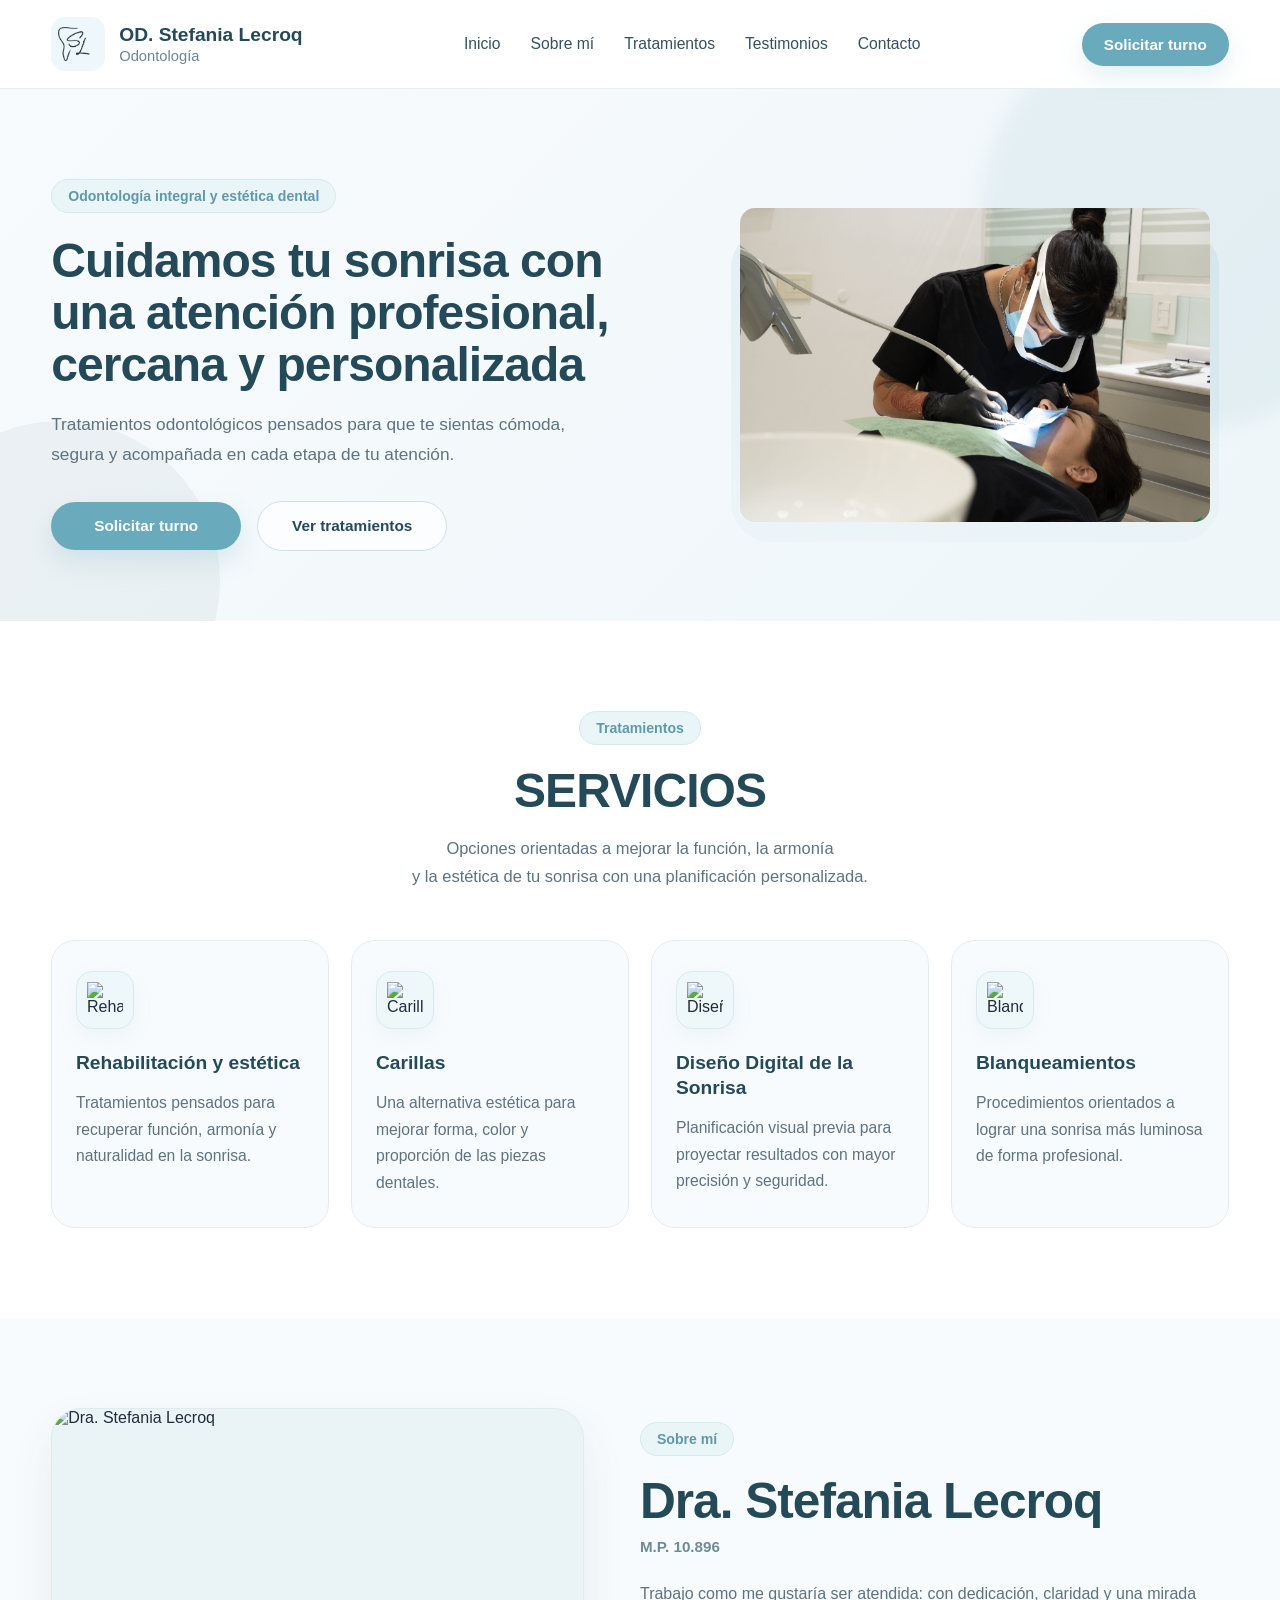
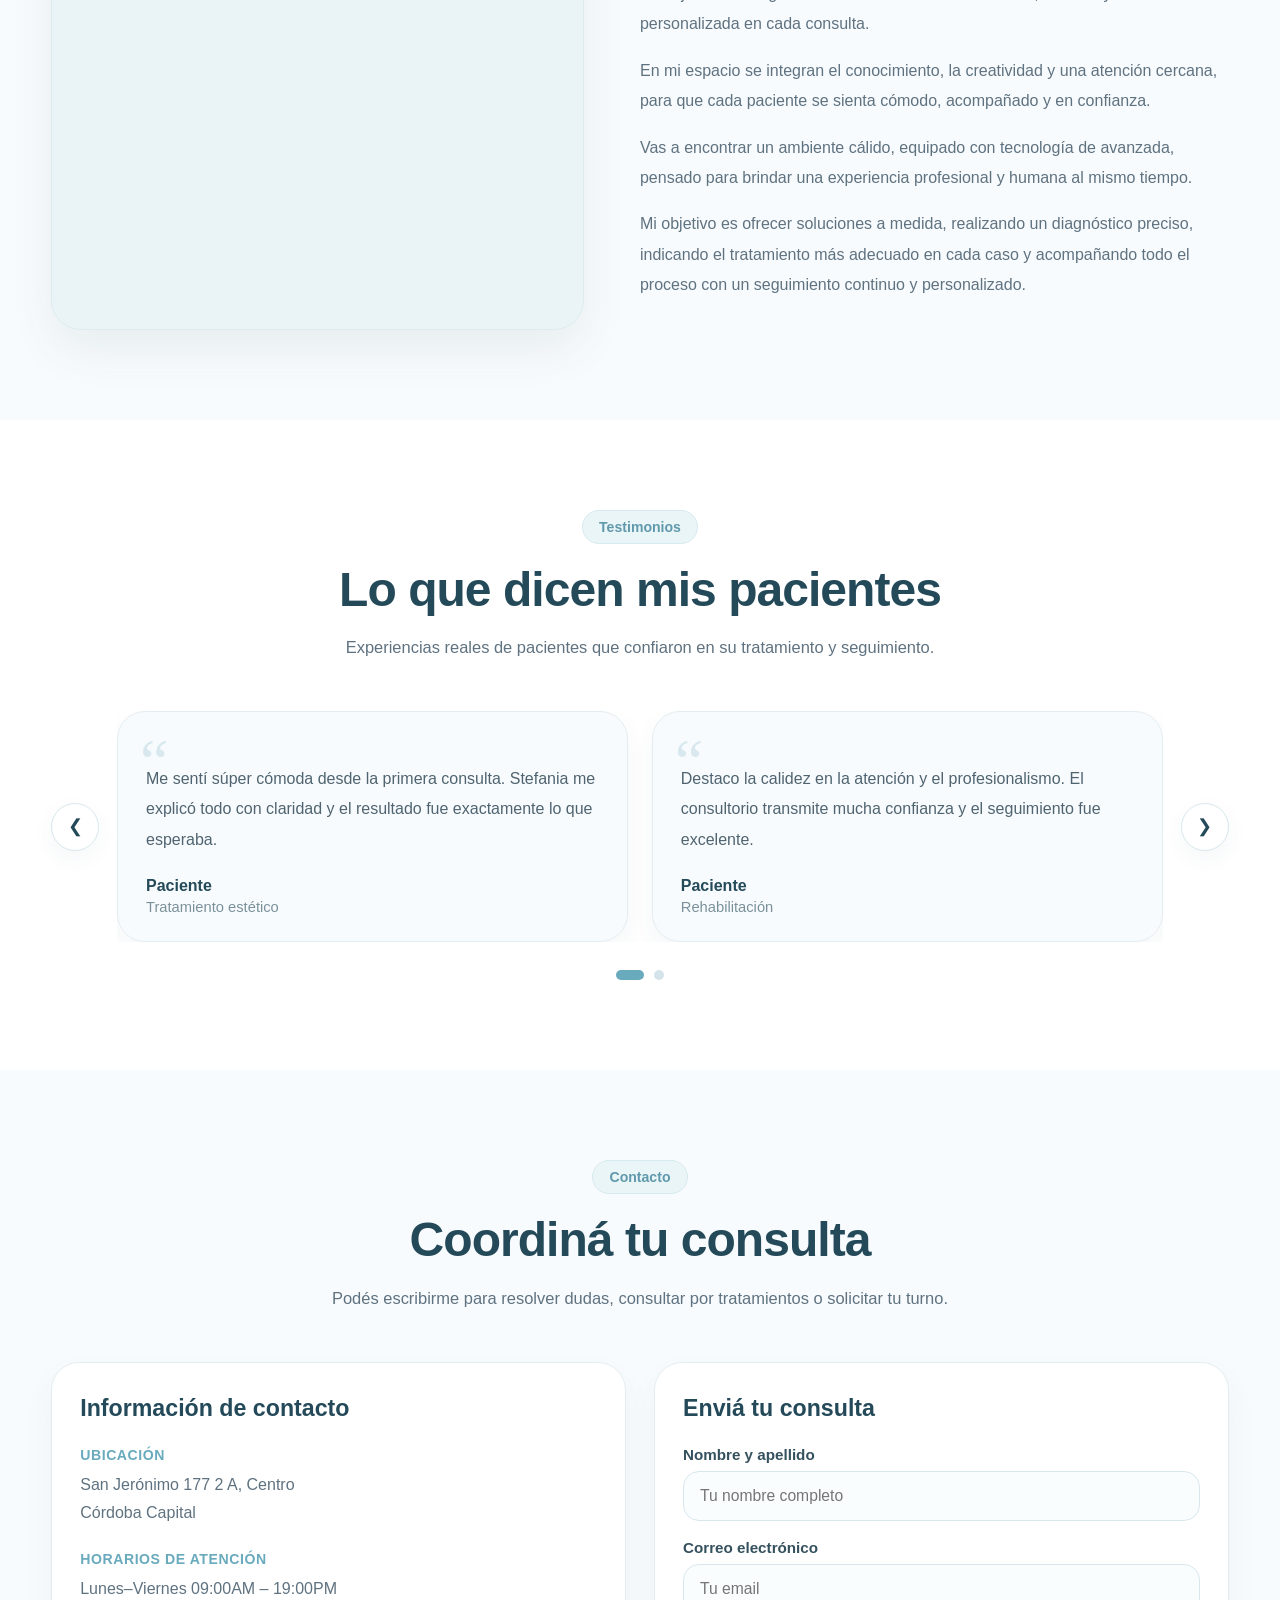
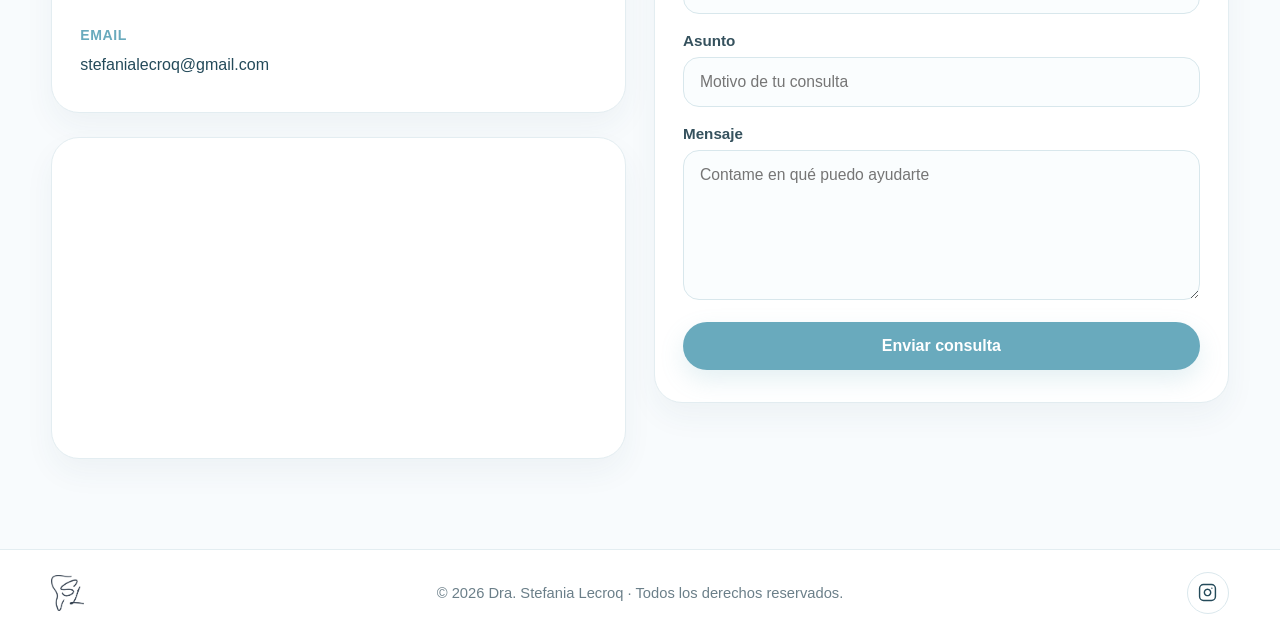
==== index.html @ 4b516a19 "first commit" ====
<!DOCTYPE html>
<html lang="en">
<head>
    <meta charset="UTF-8">
    <meta name="viewport" content="width=device-width, initial-scale=1.0">
    <title>Document</title>
     <link rel="stylesheet" href="style.css">
</head>
<body>
<header class="site-header">
  <div class="container header-inner">

    <a href="#" class="brand">
      <div class="brand-icon">
        <img src="sello oscuro.png" alt="OD Stefania Lecroq">
      </div>
      <div class="brand-text">
        <span class="brand-title">OD. Stefania Lecroq</span>
        <span class="brand-subtitle">Odontología</span>
      </div>
    </a>

    <button class="menu-toggle" aria-label="Abrir menú" aria-expanded="false">
      <span></span>
      <span></span>
      <span></span>
    </button>

    <nav class="main-nav">
      <ul>
        <li><a href="#inicio">Inicio</a></li>
        <li><a href="#sobre-mi">Sobre mí</a></li>
        <li><a href="#tratamientos">Tratamientos</a></li>
        <li><a href="#testimonios">Testimonios</a></li>
        <li><a href="#contacto">Contacto</a></li>
      </ul>

      <a href="#contacto" class="header-cta mobile-cta">Solicitar turno</a>
    </nav>

    <a href="#contacto" class="header-cta desktop-cta">Solicitar turno</a>

  </div>
</header>
<section class="hero" id="inicio">
  <div class="container hero-inner">
    
    <div class="hero-content">
      <span class="hero-badge">Odontología integral y estética dental</span>
      
      <h1>
        Cuidamos tu sonrisa con una atención profesional, cercana y personalizada
      </h1>
      
      <p>
        Tratamientos odontológicos pensados para que te sientas cómoda, segura y acompañada en cada etapa de tu atención.
      </p>

      <div class="hero-buttons">
        <a href="#contacto" class="btn-primary">Solicitar turno</a>
        <a href="#tratamientos" class="btn-secondary">Ver tratamientos</a>
      </div>
    </div>

    <div class="hero-visual">
      <img src="imagenes/Pepi Noviembre-5.jpg" alt="Odontología Stefania Lecroq">
    </div>

  </div>
</section>

<section class="services-section" id="tratamientos">
  <div class="container">
    
    <div class="section-heading reveal-up">
      <span class="section-badge">Tratamientos</span>
      <h2>SERVICIOS</h2>
      <p>
        Opciones orientadas a mejorar la función, la armonía <br> y la estética de tu sonrisa con una planificación personalizada.
      </p>
    </div>

    <div class="services-grid">
      
      <article class="service-card reveal-up delay-1">
        <div class="service-icon">
          <img src="img/icon-rehabilitacion.png" alt="Rehabilitación y estética">
        </div>
        <h3>Rehabilitación y estética</h3>
        <p>
          Tratamientos pensados para recuperar función, armonía y naturalidad en la sonrisa.
        </p>
      </article>

      <article class="service-card reveal-up delay-2">
        <div class="service-icon">
          <img src="img/icon-carillas.png" alt="Carillas">
        </div>
        <h3>Carillas</h3>
        <p>
          Una alternativa estética para mejorar forma, color y proporción de las piezas dentales.
        </p>
      </article>

      <article class="service-card reveal-up delay-3">
        <div class="service-icon">
          <img src="img/icon-diseno-sonrisa.png" alt="Diseño Digital de la Sonrisa">
        </div>
        <h3>Diseño Digital de la Sonrisa</h3>
        <p>
          Planificación visual previa para proyectar resultados con mayor precisión y seguridad.
        </p>
      </article>

      <article class="service-card reveal-up delay-4">
        <div class="service-icon">
          <img src="img/icon-blanqueamiento.png" alt="Blanqueamientos">
        </div>
        <h3>Blanqueamientos</h3>
        <p>
          Procedimientos orientados a lograr una sonrisa más luminosa de forma profesional.
        </p>
      </article>

    </div>

  </div>
</section>

<section class="about-section" id="sobre-mi">
  <div class="container">
    <div class="about-grid">

      <div class="about-image reveal-left">
        <div class="about-image-wrap">
          <img src="img/stefania-sobre-mi.jpg" alt="Dra. Stefania Lecroq">
        </div>
      </div>

      <div class="about-content reveal-right">
        <span class="section-badge">Sobre mí</span>
        <h2>Dra. Stefania Lecroq</h2>
        <span class="about-license">M.P. 10.896</span>

        <p class="about-lead">
          Trabajo como me gustaría ser atendida: con dedicación, claridad y una mirada personalizada en cada consulta.
        </p>

        <p>
          En mi espacio se integran el conocimiento, la creatividad y una atención cercana, para que cada paciente se sienta cómodo, acompañado y en confianza.
        </p>

        <p>
          Vas a encontrar un ambiente cálido, equipado con tecnología de avanzada, pensado para brindar una experiencia profesional y humana al mismo tiempo.
        </p>

        <p>
          Mi objetivo es ofrecer soluciones a medida, realizando un diagnóstico preciso, indicando el tratamiento más adecuado en cada caso y acompañando todo el proceso con un seguimiento continuo y personalizado.
        </p>
      </div>

    </div>
  </div>
</section>


<section class="testimonials-section" id="testimonios">
  <div class="container">

    <div class="section-heading reveal-up">
      <span class="section-badge">Testimonios</span>
      <h2>Lo que dicen mis pacientes</h2>
      <p>
        Experiencias reales de pacientes que confiaron en su tratamiento y seguimiento.
      </p>
    </div>

    <div class="testimonials-slider reveal-up delay-1">
      <button class="testimonial-arrow testimonial-prev" aria-label="Ver testimonios anteriores">
        &#10094;
      </button>

      <div class="testimonials-viewport">
        <div class="testimonials-track">

          <article class="testimonial-card">
            <div class="quote-mark">“</div>
            <p>
              Me sentí súper cómoda desde la primera consulta. Stefania me explicó todo con claridad y el resultado fue exactamente lo que esperaba.
            </p>
            <div class="testimonial-author">
              <strong>Paciente</strong>
              <span>Tratamiento estético</span>
            </div>
          </article>

          <article class="testimonial-card">
            <div class="quote-mark">“</div>
            <p>
              Destaco la calidez en la atención y el profesionalismo. El consultorio transmite mucha confianza y el seguimiento fue excelente.
            </p>
            <div class="testimonial-author">
              <strong>Paciente</strong>
              <span>Rehabilitación</span>
            </div>
          </article>

          <article class="testimonial-card">
            <div class="quote-mark">“</div>
            <p>
              Me encantó el trato y la dedicación en cada detalle. Sentí que el tratamiento fue realmente personalizado para mi caso.
            </p>
            <div class="testimonial-author">
              <strong>Paciente</strong>
              <span>Diseño de sonrisa</span>
            </div>
          </article>

          <article class="testimonial-card">
            <div class="quote-mark">“</div>
            <p>
              Excelente experiencia. Me explicó cada paso, resolvió mis dudas y el resultado final quedó natural, armónico y muy prolijo.
            </p>
            <div class="testimonial-author">
              <strong>Paciente</strong>
              <span>Carillas</span>
            </div>
          </article>

        </div>
      </div>

      <button class="testimonial-arrow testimonial-next" aria-label="Ver más testimonios">
        &#10095;
      </button>
    </div>

    <div class="testimonial-dots">
      <button class="dot active" aria-label="Ir al grupo 1"></button>
      <button class="dot" aria-label="Ir al grupo 2"></button>
    </div>

  </div>
</section>


<section class="contact-section" id="contacto">
  <div class="container">

    <div class="section-heading reveal-up">
      <span class="section-badge">Contacto</span>
      <h2>Coordiná tu consulta</h2>
      <p>
        Podés escribirme para resolver dudas, consultar por tratamientos o solicitar tu turno.
      </p>
    </div>

    <div class="contact-grid">

      <div class="contact-info reveal-left">
        <div class="contact-card">
          <h3>Información de contacto</h3>

          <div class="contact-item">
            <span class="contact-label">Ubicación</span>
            <p>San Jerónimo 177 2 A, Centro</p>
            <p>Córdoba Capital</p>
          </div>

          <div class="contact-item">
            <span class="contact-label">Horarios de atención</span>
            <p>Lunes–Viernes 09:00AM – 19:00PM</p>
          </div>

          <div class="contact-item">
            <span class="contact-label">Email</span>
            <p>
              <a href="mailto:stefanialecroq@gmail.com">stefanialecroq@gmail.com</a>
            </p>
          </div>

         
        </div>

        <div class="map-card">
          <iframe
            src="https://www.google.com/maps?q=Odontologia%20Stefania%20Lecroq,%20San%20Jer%C3%B3nimo%20177%202%20A,%20X5009%20C%C3%B3rdoba&output=embed"
            width="100%"
            height="100%"
            style="border:0;"
            allowfullscreen=""
            loading="lazy"
            referrerpolicy="no-referrer-when-downgrade">
          </iframe>
        </div>
      </div>

      <div class="contact-form-wrap reveal-right">
        <form class="contact-form">
          <h3>Enviá tu consulta</h3>

          <div class="form-group">
            <label for="nombre">Nombre y apellido</label>
            <input type="text" id="nombre" name="nombre" placeholder="Tu nombre completo" required>
          </div>

          <div class="form-group">
            <label for="email">Correo electrónico</label>
            <input type="email" id="email" name="email" placeholder="Tu email" required>
          </div>

          <div class="form-group">
            <label for="asunto">Asunto</label>
            <input type="text" id="asunto" name="asunto" placeholder="Motivo de tu consulta">
          </div>

          <div class="form-group">
            <label for="mensaje">Mensaje</label>
            <textarea id="mensaje" name="mensaje" rows="6" placeholder="Contame en qué puedo ayudarte" required></textarea>
          </div>

          <button type="submit" class="form-submit-btn">Enviar consulta</button>
        </form>
      </div>

    </div>
  </div>
</section>

<footer class="site-footer">
  <div class="container footer-inner">

    <div class="footer-brand">
      <img src="sello oscuro.png" alt="OD. Stefania Lecroq">
    </div>

    <div class="footer-copy">
      <p>© 2026 Dra. Stefania Lecroq · Todos los derechos reservados.</p>
    </div>

  <div class="footer-social">
  <a href="https://www.instagram.com/od.stefanialecroq/" target="_blank" rel="noopener" aria-label="Instagram de OD. Stefania Lecroq">
    <svg viewBox="0 0 24 24" fill="none" aria-hidden="true">
      <path d="M7 2H17C19.7614 2 22 4.23858 22 7V17C22 19.7614 19.7614 22 17 22H7C4.23858 22 2 19.7614 2 17V7C2 4.23858 4.23858 2 7 2Z" stroke="currentColor" stroke-width="1.8"/>
      <path d="M16 11.37C16.1234 12.2022 15.9812 13.0522 15.5937 13.799C15.2062 14.5458 14.5931 15.1514 13.8418 15.5299C13.0905 15.9084 12.2388 16.0402 11.4082 15.9065C10.5776 15.7728 9.81071 15.3804 9.21682 14.7865C8.62293 14.1926 8.23047 13.4256 8.09678 12.595C7.9631 11.7644 8.09486 10.9128 8.47337 10.1615C8.85188 9.41016 9.45746 8.79708 10.2043 8.40957C10.9511 8.02206 11.8011 7.87984 12.6333 8.00324C13.4822 8.12914 14.2681 8.52447 14.8734 9.12983C15.4788 9.73519 15.8741 10.5211 16 11.37Z" stroke="currentColor" stroke-width="1.8"/>
      <path d="M17.5 6.5H17.51" stroke="currentColor" stroke-width="1.8" stroke-linecap="round"/>
    </svg>
  </a>
</div>

  </div>
</footer>


<script>
  const menuToggle = document.querySelector('.menu-toggle');
  const mainNav = document.querySelector('.main-nav');

  menuToggle.addEventListener('click', () => {
    menuToggle.classList.toggle('active');
    mainNav.classList.toggle('active');

    const expanded = menuToggle.classList.contains('active');
    menuToggle.setAttribute('aria-expanded', expanded);
  });
</script>


    <!-- SCRIPT DE MOVIMIENTO DE TRANSICIONES -->
<script>
document.documentElement.classList.add('js-reveal');

const revealItems = document.querySelectorAll('.reveal-up, .reveal-left, .reveal-right');

const observerReveal = new IntersectionObserver((entries, observer) => {
  entries.forEach((entry) => {
    if (entry.isIntersecting) {
      entry.target.classList.add('is-visible');
      observer.unobserve(entry.target);
    }
  });
}, {
  threshold: 0.08,
  rootMargin: '0px 0px -60px 0px'
});

revealItems.forEach((item) => {
  observerReveal.observe(item);
});
</script>


    <!-- SCRIPT TESTIMONIOS -->
<script>
const slider = document.querySelector('.testimonials-slider');
const viewport = document.querySelector('.testimonials-viewport');
const track = document.querySelector('.testimonials-track');
const prevBtn = document.querySelector('.testimonial-prev');
const nextBtn = document.querySelector('.testimonial-next');
const dots = document.querySelectorAll('.testimonial-dots .dot');
const cards = document.querySelectorAll('.testimonial-card');

let currentSlide = 0;
let autoplay;
let isHovered = false;

/* drag / swipe */
let isDragging = false;
let startX = 0;
let currentTranslate = 0;
let prevTranslate = 0;

function getCardsPerView() {
  return window.innerWidth <= 640 ? 1 : 2;
}

function getTotalSlides() {
  return Math.ceil(cards.length / getCardsPerView());
}

function getMoveAmount() {
  const cardStyle = window.getComputedStyle(cards[0]);
  const cardWidth = cards[0].offsetWidth;
  const cardMarginRight = parseInt(cardStyle.marginRight) || 0;
  return (cardWidth + cardMarginRight) * getCardsPerView();
}

function updateDots() {
  dots.forEach((dot, index) => {
    dot.classList.toggle('active', index === currentSlide);
  });
}

function updateSlider(animate = true) {
  const moveAmount = getMoveAmount();

  if (animate) {
    track.style.transition = 'transform 0.7s cubic-bezier(0.22, 1, 0.36, 1)';
  } else {
    track.style.transition = 'none';
  }

  currentTranslate = -(currentSlide * moveAmount);
  prevTranslate = currentTranslate;
  track.style.transform = `translateX(${currentTranslate}px)`;

  updateDots();
}

function goToSlide(index) {
  const totalSlides = getTotalSlides();
  currentSlide = index;

  if (currentSlide < 0) currentSlide = totalSlides - 1;
  if (currentSlide >= totalSlides) currentSlide = 0;

  updateSlider(true);
}

function startAutoplay() {
  stopAutoplay();
  autoplay = setInterval(() => {
    if (!isHovered && !isDragging) {
      goToSlide(currentSlide + 1);
    }
  }, 5000);
}

function stopAutoplay() {
  clearInterval(autoplay);
}

/* botones */
nextBtn.addEventListener('click', () => {
  goToSlide(currentSlide + 1);
});

prevBtn.addEventListener('click', () => {
  goToSlide(currentSlide - 1);
});

/* dots */
dots.forEach((dot, index) => {
  dot.addEventListener('click', () => {
    goToSlide(index);
  });
});

/* hover pausa autoplay */
slider.addEventListener('mouseenter', () => {
  isHovered = true;
});

slider.addEventListener('mouseleave', () => {
  isHovered = false;
});

/* drag desktop + touch mobile */
function dragStart(clientX) {
  isDragging = true;
  startX = clientX;
  track.style.transition = 'none';
}

function dragMove(clientX) {
  if (!isDragging) return;

  const diff = clientX - startX;
  currentTranslate = prevTranslate + diff;
  track.style.transform = `translateX(${currentTranslate}px)`;
}

function dragEnd(clientX) {
  if (!isDragging) return;
  isDragging = false;

  const movedBy = clientX - startX;
  const threshold = 80;

  if (movedBy < -threshold) {
    currentSlide++;
  } else if (movedBy > threshold) {
    currentSlide--;
  }

  const totalSlides = getTotalSlides();
  if (currentSlide < 0) currentSlide = totalSlides - 1;
  if (currentSlide >= totalSlides) currentSlide = 0;

  updateSlider(true);
}

/* mouse */
viewport.addEventListener('mousedown', (e) => {
  dragStart(e.clientX);
});

window.addEventListener('mousemove', (e) => {
  dragMove(e.clientX);
});

window.addEventListener('mouseup', (e) => {
  dragEnd(e.clientX);
});

/* touch */
viewport.addEventListener('touchstart', (e) => {
  dragStart(e.touches[0].clientX);
}, { passive: true });

viewport.addEventListener('touchmove', (e) => {
  dragMove(e.touches[0].clientX);
}, { passive: true });

viewport.addEventListener('touchend', (e) => {
  const touch = e.changedTouches[0];
  dragEnd(touch.clientX);
});

/* evitar seleccionar texto al arrastrar */
viewport.addEventListener('dragstart', (e) => e.preventDefault());

/* resize */
window.addEventListener('resize', () => {
  const totalSlides = getTotalSlides();
  if (currentSlide >= totalSlides) {
    currentSlide = totalSlides - 1;
  }
  updateSlider(false);
});

/* init */
updateSlider(false);
startAutoplay();
</script>

</body>
</html>
---- style.css ----
* {
  margin: 0;
  padding: 0;
  box-sizing: border-box;
}

html {
  scroll-behavior: smooth;
}

body {
  font-family: "Poppins", sans-serif;
  background-color: #f8fbfd;
  color: #1f2d3d;
}


/* NAVEGADOR WEB */
.container {
  width: min(1200px, 92%);
  margin: 0 auto;
}

.site-header {
  width: 100%;
  background: rgba(255, 255, 255, 0.98);
  border-bottom: 1px solid #e6eef2;
  position: sticky;
  top: 0;
  z-index: 999;
  backdrop-filter: blur(10px);
}

.header-inner {
  min-height: 88px;
  display: flex;
  align-items: center;
  justify-content: space-between;
  gap: 20px;
  position: relative;
}

.brand {
  display: flex;
  align-items: center;
  gap: 14px;
  text-decoration: none;
  flex-shrink: 0;
}

.brand-icon {
  width: 54px;
  height: 54px;
  border-radius: 14px;
  background: #eef7fb;
  display: flex;
  align-items: center;
  justify-content: center;
  overflow: hidden;
  padding: 7px;
}

.brand-icon img {
  width: 100%;
  height: 100%;
  object-fit: contain;
  object-position: center;
  display: block;
}
.brand-text {
  display: flex;
  flex-direction: column;
  line-height: 1.1;
}

.brand-title {
  font-size: 1.2rem;
  font-weight: 700;
  color: #244a5a;
}

.brand-subtitle {
  font-size: 0.92rem;
  font-weight: 500;
  color: #6e8591;
  margin-top: 3px;
}

.main-nav ul {
  display: flex;
  align-items: center;
  list-style: none;
  gap: 30px;
}

.main-nav a {
  text-decoration: none;
  color: #35515d;
  font-size: 0.98rem;
  font-weight: 500;
  transition: color 0.25s ease;
  position: relative;
}

.main-nav ul a:hover {
  color: #5ea3b7;
}

.main-nav ul a::after {
  content: "";
  position: absolute;
  left: 0;
  bottom: -7px;
  width: 0;
  height: 2px;
  background: #5ea3b7;
  border-radius: 20px;
  transition: width 0.25s ease;
}

.main-nav ul a:hover::after {
  width: 100%;
}

.header-cta {
  display: inline-flex;
  align-items: center;
  justify-content: center;
  padding: 13px 22px;
  border-radius: 999px;
  background: #69aabd;
  color: #ffffff;
  text-decoration: none;
  font-size: 0.95rem;
  font-weight: 600;
  transition: all 0.25s ease;
  white-space: nowrap;
  box-shadow: 0 10px 25px rgba(105, 170, 189, 0.18);
}

.header-cta:hover {
  background: #5a9aae;
  transform: translateY(-1px);
}

.menu-toggle {
  display: none;
  width: 46px;
  height: 46px;
  border: 1px solid #d9e7ec;
  border-radius: 12px;
  background: #ffffff;
  cursor: pointer;
  padding: 0;
  align-items: center;
  justify-content: center;
  flex-direction: column;
  gap: 5px;
}

.menu-toggle span {
  display: block;
  width: 20px;
  height: 2px;
  background: #244a5a;
  border-radius: 20px;
  transition: all 0.3s ease;
}

.mobile-cta {
  display: none;
}

.desktop-cta {
  display: inline-flex;
}

/* TABLET / MOBILE */
@media (max-width: 980px) {
  .header-inner {
    min-height: 82px;
  }

  .menu-toggle {
    display: flex;
  }

  .desktop-cta {
    display: none;
  }

  .main-nav {
    position: absolute;
    top: calc(100% + 10px);
    left: 0;
    width: 100%;
    background: #ffffff;
    border: 1px solid #e4edf1;
    border-radius: 20px;
    padding: 22px 20px;
    box-shadow: 0 20px 40px rgba(20, 50, 70, 0.08);
    opacity: 0;
    visibility: hidden;
    transform: translateY(-10px);
    transition: all 0.28s ease;
  }

  .main-nav.active {
    opacity: 1;
    visibility: visible;
    transform: translateY(0);
  }

  .main-nav ul {
    flex-direction: column;
    align-items: flex-start;
    gap: 18px;
  }

  .main-nav ul a {
    font-size: 1rem;
  }

  .main-nav ul a::after {
    display: none;
  }

  .mobile-cta {
    display: inline-flex;
    width: 100%;
    margin-top: 22px;
    text-align: center;
  }

  .menu-toggle.active span:nth-child(1) {
    transform: translateY(7px) rotate(45deg);
  }

  .menu-toggle.active span:nth-child(2) {
    opacity: 0;
  }

  .menu-toggle.active span:nth-child(3) {
    transform: translateY(-7px) rotate(-45deg);
  }
}

@media (max-width: 640px) {
  .container {
    width: min(100%, 92%);
  }

  .header-inner {
    min-height: 76px;
  }

  .brand {
    gap: 10px;
    max-width: calc(100% - 60px);
  }

  .brand-icon {
    width: 46px;
    height: 46px;
    border-radius: 12px;
  }

  .brand-title {
    font-size: 1rem;
  }

  .brand-subtitle {
    font-size: 0.82rem;
  }

  .main-nav {
    padding: 20px 18px;
    border-radius: 18px;
  }

  .header-cta {
    padding: 12px 18px;
    font-size: 0.94rem;
  }
}

/* ENCABEZADO PRIMERA SECCION */

.hero {
  position: relative;
  padding: 90px 0 70px;
  background:
    linear-gradient(135deg, #f8fbfd 0%, #eef6f9 100%);
  overflow: hidden;
}

.hero::before {
  content: "";
  position: absolute;
  right: -120px;
  top: -80px;
  width: 420px;
  height: 420px;
  background: rgba(105, 170, 189, 0.10);
  border-radius: 50%;
  filter: blur(10px);
}

.hero::after {
  content: "";
  position: absolute;
  left: -100px;
  bottom: -120px;
  width: 320px;
  height: 320px;
  background: rgba(36, 74, 90, 0.05);
  border-radius: 50%;
}

.hero-inner {
  position: relative;
  z-index: 2;
  display: grid;
  grid-template-columns: 1.1fr 0.9fr;
  align-items: center;
  gap: 50px;
}

.hero-content {
  max-width: 620px;
}

.hero-badge {
  display: inline-flex;
  align-items: center;
  padding: 8px 16px;
  background: #eaf5f8;
  border: 1px solid #d7eaef;
  border-radius: 999px;
  color: #5f99ab;
  font-size: 0.88rem;
  font-weight: 600;
  margin-bottom: 22px;
}

.hero-content h1 {
  font-size: clamp(2.2rem, 5vw, 3rem);
  line-height: 1.08;
  font-weight: 700;
  color: #244a5a;
  margin-bottom: 20px;
  letter-spacing: -0.02em;
}

.hero-content p {
  font-size: 1.08rem;
  line-height: 1.7;
  color: #5f7280;
  max-width: 560px;
  margin-bottom: 32px;
}

.hero-buttons {
  display: flex;
  align-items: center;
  gap: 16px;
  flex-wrap: wrap;
}

.btn-primary,
.btn-secondary {
  display: inline-flex;
  align-items: center;
  justify-content: center;
  min-width: 190px;
  padding: 15px 24px;
  border-radius: 999px;
  text-decoration: none;
  font-size: 0.96rem;
  font-weight: 600;
  transition: all 0.25s ease;
}

.btn-primary {
  background: #69aabd;
  color: #ffffff;
  box-shadow: 0 12px 26px rgba(105, 170, 189, 0.20);
}

.btn-primary:hover {
  background: #5b9caf;
  transform: translateY(-2px);
}

.btn-secondary {
  border: 1.5px solid #cfe1e7;
  color: #244a5a;
  background: rgba(255, 255, 255, 0.7);
}

.btn-secondary:hover {
  background: #ffffff;
  border-color: #b8d3dc;
  transform: translateY(-2px);
}

.hero-visual {
  position: relative;
  display: flex;
  justify-content: center;
  align-items: center;
}

.hero-visual::before {
  content: "";
  position: absolute;
  inset: 20px 10px -20px 10px;
  background: linear-gradient(180deg, rgba(105, 170, 189, 0.12), rgba(105, 170, 189, 0.04));
  border-radius: 40px;
  z-index: 1;
}

.hero-visual img {
  position: relative;
  z-index: 2;
  width: 100%;
  max-width: 470px;
  height: auto;
  object-fit: contain;
  display: block;
  border-radius: 15px;
}

/* TABLET */
@media (max-width: 980px) {
  .hero {
    padding: 70px 0 60px;
  }

  .hero-inner {
    grid-template-columns: 1fr;
    gap: 34px;
    text-align: center;
  }

  .hero-content {
    max-width: 100%;
    margin: 0 auto;
  }

  .hero-content p {
    max-width: 100%;
  }

  .hero-buttons {
    justify-content: center;
  }

  .hero-badge {
    justify-content: center;
  }

  .hero-visual img {
    max-width: 380px;
  }
}

/* MOBILE */
@media (max-width: 640px) {
  .hero {
    padding: 56px 0 48px;
  }

  .hero-content h1 {
    font-size: 2rem;
  }

  .hero-content p {
    font-size: 1rem;
    line-height: 1.65;
    margin-bottom: 26px;
  }

  .hero-buttons {
    flex-direction: column;
    gap: 12px;
  }

  .btn-primary,
  .btn-secondary {
    width: 100%;
    min-width: unset;
  }

  .hero-visual img {
    max-width: 300px;
  }

  .hero-badge {
    font-size: 0.8rem;
    padding: 8px 14px;
  }
}







/* SERVICIOS */


.services-section {
  padding: 90px 0;
  background: #ffffff;
}

.section-heading {
  max-width: 760px;
  margin: 0 auto 50px;
  text-align: center;
}

.section-badge {
  display: inline-flex;
  align-items: center;
  justify-content: center;
  padding: 8px 16px;
  background: #eaf5f8;
  border: 1px solid #d7eaef;
  border-radius: 999px;
  color: #5f99ab;
  font-size: 0.88rem;
  font-weight: 600;
  margin-bottom: 18px;
}

.section-heading h2 {
  font-size: clamp(1.9rem, 4vw, 3rem);
  line-height: 1.15;
  font-weight: 700;
  color: #244a5a;
  margin-bottom: 16px;
  letter-spacing: -0.02em;
}

.section-heading p {
  font-size: 1.03rem;
  line-height: 1.7;
  color: #5f7280;
}

.services-grid {
  display: grid;
  grid-template-columns: repeat(4, 1fr);
  gap: 22px;
}

.service-card {
  background: #f8fbfd;
  border: 1px solid #e3edf1;
  border-radius: 24px;
  padding: 30px 24px;
  transition: transform 0.35s ease, box-shadow 0.35s ease, border-color 0.35s ease;
  min-height: 260px;
  display: flex;
  flex-direction: column;
  justify-content: flex-start;
  will-change: transform, opacity;
}

.service-card:hover {
  transform: translateY(-6px);
  box-shadow: 0 18px 35px rgba(36, 74, 90, 0.08);
  border-color: #d2e5eb;
}

.service-icon {
  width: 58px;
  height: 58px;
  border-radius: 16px;
  background: #eef7fa;
  border: 1px solid #dbeaf0;
  display: flex;
  align-items: center;
  justify-content: center;
  margin-bottom: 22px;
  padding: 10px;
  box-shadow: 0 8px 20px rgba(105, 170, 189, 0.08);
}

.service-icon img {
  width: 100%;
  height: 100%;
  object-fit: contain;
  display: block;
}

.service-card h3 {
  font-size: 1.2rem;
  line-height: 1.3;
  color: #244a5a;
  margin-bottom: 14px;
  font-weight: 700;
}

.service-card p {
  font-size: 0.98rem;
  line-height: 1.7;
  color: #5f7280;
}

/* ANIMACIÓN SUAVE PROFESIONAL */
.reveal-up {
  opacity: 0;
  transform: translateY(26px);
  transition:
    opacity 0.8s cubic-bezier(0.22, 1, 0.36, 1),
    transform 0.8s cubic-bezier(0.22, 1, 0.36, 1);
}

.reveal-up.is-visible {
  opacity: 1;
  transform: translateY(0);
}

.delay-1 {
  transition-delay: 0.08s;
}

.delay-2 {
  transition-delay: 0.16s;
}

.delay-3 {
  transition-delay: 0.24s;
}

.delay-4 {
  transition-delay: 0.32s;
}

/* TABLET */
@media (max-width: 980px) {
  .services-section {
    padding: 70px 0;
  }

  .services-grid {
    grid-template-columns: repeat(2, 1fr);
  }
}

/* MOBILE */
@media (max-width: 640px) {
  .services-section {
    padding: 56px 0;
  }

  .section-heading {
    margin-bottom: 36px;
  }

  .section-heading p {
    font-size: 0.98rem;
  }

  .services-grid {
    grid-template-columns: 1fr;
    gap: 16px;
  }

  .service-card {
    min-height: auto;
    padding: 24px 20px;
    border-radius: 20px;
  }

  .service-card h3 {
    font-size: 1.08rem;
  }

  .service-card p {
    font-size: 0.95rem;
  }

  .service-icon {
    width: 54px;
    height: 54px;
    margin-bottom: 18px;
  }
}


/* sobre ella */

.about-section {
  padding: 90px 0;
  background: #f8fbfd;
  overflow: hidden;
}

.about-grid {
  display: grid;
  grid-template-columns: 0.95fr 1.05fr;
  align-items: center;
  gap: 56px;
}

.about-image-wrap {
  position: relative;
  border-radius: 30px;
  overflow: hidden;
  background: #eaf4f7;
  border: 1px solid #ddecef;
  box-shadow: 0 20px 45px rgba(36, 74, 90, 0.08);
}

.about-image-wrap img {
  width: 100%;
  height: 100%;
  min-height: 520px;
  object-fit: cover;
  display: block;
}

.about-content h2 {
  font-size: clamp(2rem, 4vw, 3.1rem);
  line-height: 1.1;
  font-weight: 700;
  color: #244a5a;
  margin-bottom: 10px;
  letter-spacing: -0.02em;
}

.about-license {
  display: inline-block;
  font-size: 0.95rem;
  font-weight: 600;
  color: #6c8b97;
  margin-bottom: 24px;
}

.about-lead {
  font-size: 1.16rem;
  line-height: 1.7;
  color: #35515d;
  font-weight: 500;
  margin-bottom: 18px;
}

.about-content p {
  font-size: 1rem;
  line-height: 1.9;
  color: #5f7280;
  margin-bottom: 16px;
  max-width: 620px;
}

/* ANIMACIONES SUAVES */
.reveal-left,
.reveal-right {
  opacity: 1;
  transform: translateX(0);
}

.js-reveal .reveal-left {
  opacity: 0;
  transform: translateX(-24px);
  transition:
    opacity 0.8s cubic-bezier(0.22, 1, 0.36, 1),
    transform 0.8s cubic-bezier(0.22, 1, 0.36, 1);
}

.js-reveal .reveal-right {
  opacity: 0;
  transform: translateX(24px);
  transition:
    opacity 0.8s cubic-bezier(0.22, 1, 0.36, 1),
    transform 0.8s cubic-bezier(0.22, 1, 0.36, 1);
}

.js-reveal .reveal-left.is-visible,
.js-reveal .reveal-right.is-visible {
  opacity: 1;
  transform: translateX(0);
}

/* TABLET */
@media (max-width: 980px) {
  .about-section {
    padding: 70px 0;
  }

  .about-grid {
    grid-template-columns: 1fr;
    gap: 34px;
  }

  .about-image-wrap img {
    min-height: 420px;
  }

  .about-content {
    text-align: center;
  }

  .about-content p,
  .about-lead {
    max-width: 100%;
  }
}

/* MOBILE */
@media (max-width: 640px) {
  .about-section {
    padding: 56px 0;
  }

  .about-grid {
    gap: 26px;
  }

  .about-image-wrap {
    border-radius: 22px;
  }

  .about-image-wrap img {
    min-height: 320px;
  }

  .about-license {
    margin-bottom: 18px;
  }

  .about-lead {
    font-size: 1.02rem;
    line-height: 1.75;
  }

  .about-content p {
    font-size: 0.96rem;
    line-height: 1.8;
  }
}


/* TESTIMONIOS */


.testimonials-section {
  padding: 90px 0;
  background: #ffffff;
  overflow: hidden;
}

.testimonials-slider {
  position: relative;
  display: flex;
  align-items: center;
  gap: 18px;
}

.testimonials-viewport {
  overflow: hidden;
  width: 100%;
}

.testimonials-track {
  display: flex;
  transition: transform 0.7s cubic-bezier(0.22, 1, 0.36, 1);
  will-change: transform;
}

.testimonial-card {
  min-width: calc(50% - 12px);
  margin-right: 24px;
  background: #f8fbfd;
  border: 1px solid #e3edf1;
  border-radius: 28px;
  padding: 34px 28px 26px;
  position: relative;
  box-shadow: 0 12px 28px rgba(36, 74, 90, 0.05);
}

.testimonial-card:last-child {
  margin-right: 0;
}

.quote-mark {
  font-size: 4rem;
  line-height: 1;
  color: #69aabd;
  opacity: 0.22;
  position: absolute;
  top: 18px;
  left: 22px;
  font-family: Georgia, serif;
}

.testimonial-card p {
  position: relative;
  z-index: 2;
  font-size: 1rem;
  line-height: 1.9;
  color: #4f6470;
  margin-bottom: 22px;
  padding-top: 18px;
}

.testimonial-author {
  display: flex;
  flex-direction: column;
  gap: 4px;
}

.testimonial-author strong {
  font-size: 1rem;
  color: #244a5a;
  font-weight: 700;
}

.testimonial-author span {
  font-size: 0.92rem;
  color: #7a919b;
}

.testimonial-arrow {
  width: 48px;
  height: 48px;
  border: 1px solid #d9e8ed;
  background: #ffffff;
  color: #244a5a;
  border-radius: 50%;
  cursor: pointer;
  flex-shrink: 0;
  font-size: 1.1rem;
  transition: all 0.25s ease;
  box-shadow: 0 8px 22px rgba(36, 74, 90, 0.05);
}

.testimonial-arrow:hover {
  background: #69aabd;
  color: #ffffff;
  border-color: #69aabd;
  transform: translateY(-1px);
}

.testimonial-dots {
  margin-top: 28px;
  display: flex;
  justify-content: center;
  gap: 10px;
}

.testimonial-dots .dot {
  width: 10px;
  height: 10px;
  border: none;
  border-radius: 50%;
  background: #d4e4ea;
  cursor: pointer;
  transition: all 0.25s ease;
}

.testimonial-dots .dot.active {
  width: 28px;
  border-radius: 999px;
  background: #69aabd;
}
.testimonials-viewport {
  overflow: hidden;
  width: 100%;
  cursor: grab;
}

.testimonials-viewport:active {
  cursor: grabbing;
}

.testimonials-track {
  display: flex;
  user-select: none;
  -webkit-user-select: none;
  touch-action: pan-y;
}
/* TABLET */
@media (max-width: 980px) {
  .testimonials-section {
    padding: 70px 0;
  }

  .testimonial-card {
    min-width: calc(50% - 10px);
    margin-right: 20px;
  }
}

/* MOBILE */
@media (max-width: 640px) {
  .testimonials-section {
    padding: 56px 0;
  }

  .testimonials-slider {
    gap: 10px;
  }

  .testimonial-card {
    min-width: 100%;
    margin-right: 16px;
    border-radius: 22px;
    padding: 28px 20px 22px;
  }

  .testimonial-card p {
    font-size: 0.96rem;
    line-height: 1.8;
  }

  .quote-mark {
    font-size: 3.2rem;
    top: 14px;
    left: 18px;
  }

  .testimonial-arrow {
    width: 42px;
    height: 42px;
    font-size: 1rem;
  }
}


/* SECCION DE CONTACTO */




.contact-section {
  padding: 90px 0;
  background: #f8fbfd;
  overflow: hidden;
}

.contact-grid {
  display: grid;
  grid-template-columns: 1fr 1fr;
  gap: 28px;
  align-items: start;
}

.contact-info {
  display: flex;
  flex-direction: column;
  gap: 24px;
}

.contact-card,
.map-card,
.contact-form {
  background: #ffffff;
  border: 1px solid #e3edf1;
  border-radius: 28px;
  box-shadow: 0 14px 30px rgba(36, 74, 90, 0.05);
}

.contact-card {
  padding: 32px 28px;
}

.contact-card h3,
.contact-form h3 {
  font-size: 1.45rem;
  color: #244a5a;
  margin-bottom: 24px;
  font-weight: 700;
}

.contact-item {
  margin-bottom: 22px;
}

.contact-item:last-child {
  margin-bottom: 0;
}

.contact-label {
  display: inline-block;
  font-size: 0.88rem;
  font-weight: 700;
  letter-spacing: 0.04em;
  text-transform: uppercase;
  color: #69aabd;
  margin-bottom: 8px;
}

.contact-item p {
  font-size: 1rem;
  line-height: 1.8;
  color: #5f7280;
  margin: 0;
}

.contact-item a {
  color: #244a5a;
  text-decoration: none;
  transition: color 0.25s ease;
}

.contact-item a:hover {
  color: #69aabd;
}

.contact-wa-btn {
  display: inline-flex;
  align-items: center;
  justify-content: center;
  margin-top: 14px;
  padding: 13px 22px;
  border-radius: 999px;
  background: #69aabd;
  color: #ffffff !important;
  text-decoration: none;
  font-size: 0.95rem;
  font-weight: 600;
  transition: all 0.25s ease;
  box-shadow: 0 10px 24px rgba(105, 170, 189, 0.18);
}

.contact-wa-btn:hover {
  background: #5b9caf;
  transform: translateY(-1px);
}

.map-card {
  overflow: hidden;
  min-height: 320px;
}

.map-card iframe {
  display: block;
  width: 100%;
  min-height: 320px;
}

.contact-form {
  padding: 32px 28px;
}

.form-group {
  margin-bottom: 18px;
}

.form-group label {
  display: block;
  font-size: 0.95rem;
  color: #35515d;
  font-weight: 600;
  margin-bottom: 8px;
}

.form-group input,
.form-group textarea {
  width: 100%;
  border: 1px solid #d8e7ec;
  background: #fafdfe;
  border-radius: 16px;
  padding: 15px 16px;
  font-family: inherit;
  font-size: 0.98rem;
  color: #244a5a;
  outline: none;
  transition: border-color 0.25s ease, box-shadow 0.25s ease, background 0.25s ease;
}

.form-group input:focus,
.form-group textarea:focus {
  border-color: #69aabd;
  box-shadow: 0 0 0 4px rgba(105, 170, 189, 0.12);
  background: #ffffff;
}

.form-group textarea {
  resize: vertical;
  min-height: 150px;
}

.form-submit-btn {
  width: 100%;
  border: none;
  padding: 15px 22px;
  border-radius: 999px;
  background: #69aabd;
  color: #ffffff;
  font-size: 1rem;
  font-weight: 600;
  cursor: pointer;
  transition: all 0.25s ease;
  box-shadow: 0 10px 24px rgba(105, 170, 189, 0.18);
}

.form-submit-btn:hover {
  background: #5b9caf;
  transform: translateY(-1px);
}

/* TABLET */
@media (max-width: 980px) {
  .contact-section {
    padding: 70px 0;
  }

  .contact-grid {
    grid-template-columns: 1fr;
  }
}

/* MOBILE */
@media (max-width: 640px) {
  .contact-section {
    padding: 56px 0;
  }

  .contact-card,
  .contact-form {
    padding: 24px 20px;
    border-radius: 22px;
  }

  .map-card {
    min-height: 260px;
    border-radius: 22px;
  }

  .map-card iframe {
    min-height: 260px;
  }

  .contact-card h3,
  .contact-form h3 {
    font-size: 1.25rem;
    margin-bottom: 20px;
  }

  .contact-item p,
  .form-group input,
  .form-group textarea {
    font-size: 0.95rem;
  }
}



.site-footer {
  background: #ffffff;
  border-top: 1px solid #e3edf1;
  padding: 22px 0;
}

.footer-inner {
  display: grid;
  grid-template-columns: 1fr auto 1fr;
  align-items: center;
  gap: 20px;
}

.footer-brand {
  display: flex;
  align-items: center;
  justify-content: flex-start;
}

.footer-brand img {
  width: 42px;
  height: 42px;
  object-fit: contain;
  display: block;
  opacity: 0.95;
}

.footer-copy {
  text-align: center;
}

.footer-copy p {
  margin: 0;
  font-size: 0.92rem;
  color: #6b7f89;
  line-height: 1.5;
}

.footer-social {
  display: flex;
  justify-content: flex-end;
  align-items: center;
}

.footer-social a {
  width: 42px;
  height: 42px;
  display: inline-flex;
  align-items: center;
  justify-content: center;
  text-decoration: none;
  color: #244a5a;
  border: 1px solid #dbe8ed;
  border-radius: 50%;
  transition: color 0.25s ease, transform 0.25s ease, border-color 0.25s ease, background 0.25s ease;
}

.footer-social a:hover {
  color: #69aabd;
  border-color: #69aabd;
  background: #f4fafc;
  transform: translateY(-1px);
}

.footer-social a svg {
  width: 19px;
  height: 19px;
  display: block;
}

/* MOBILE */
@media (max-width: 640px) {
  .site-footer {
    padding: 20px 0;
  }

  .footer-inner {
    grid-template-columns: 1fr;
    text-align: center;
    gap: 14px;
  }

  .footer-brand,
  .footer-social {
    justify-content: center;
  }

  .footer-brand img {
    width: 38px;
    height: 38px;
  }

  .footer-copy p {
    font-size: 0.88rem;
  }
}
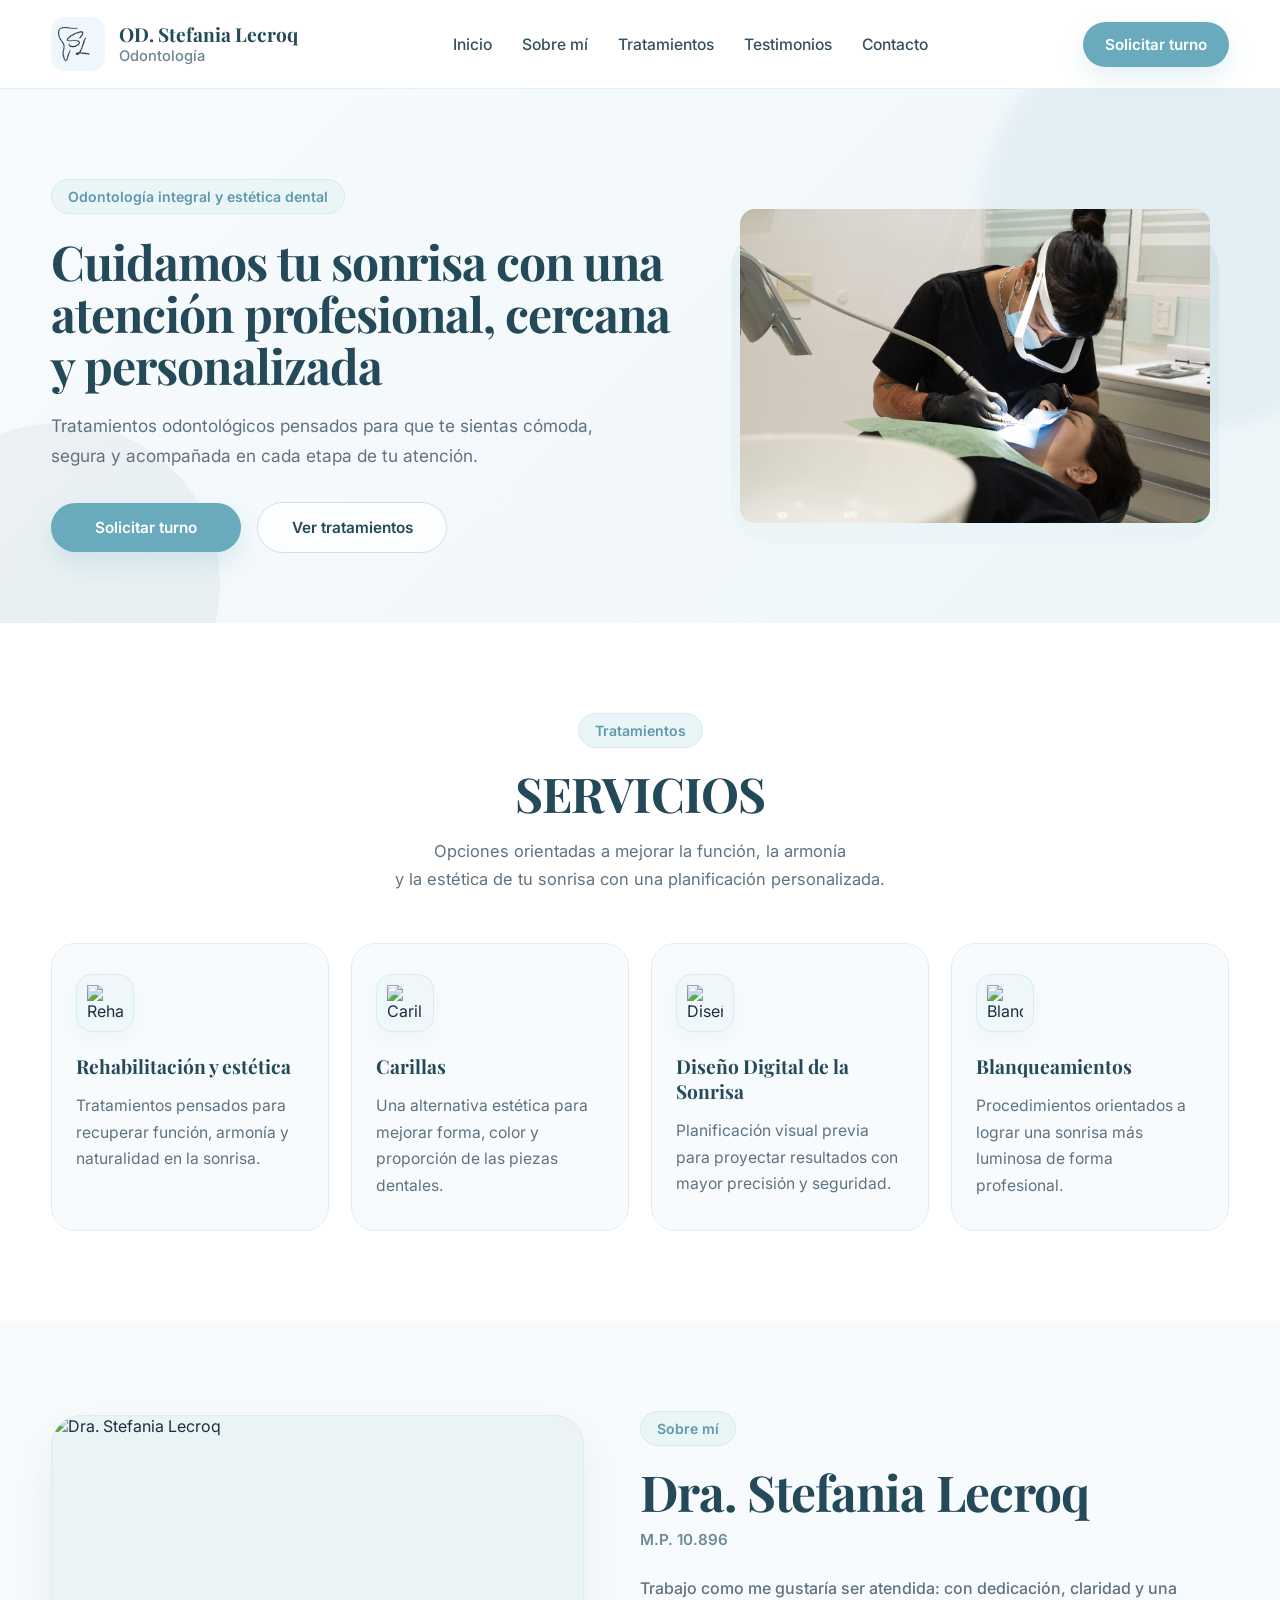
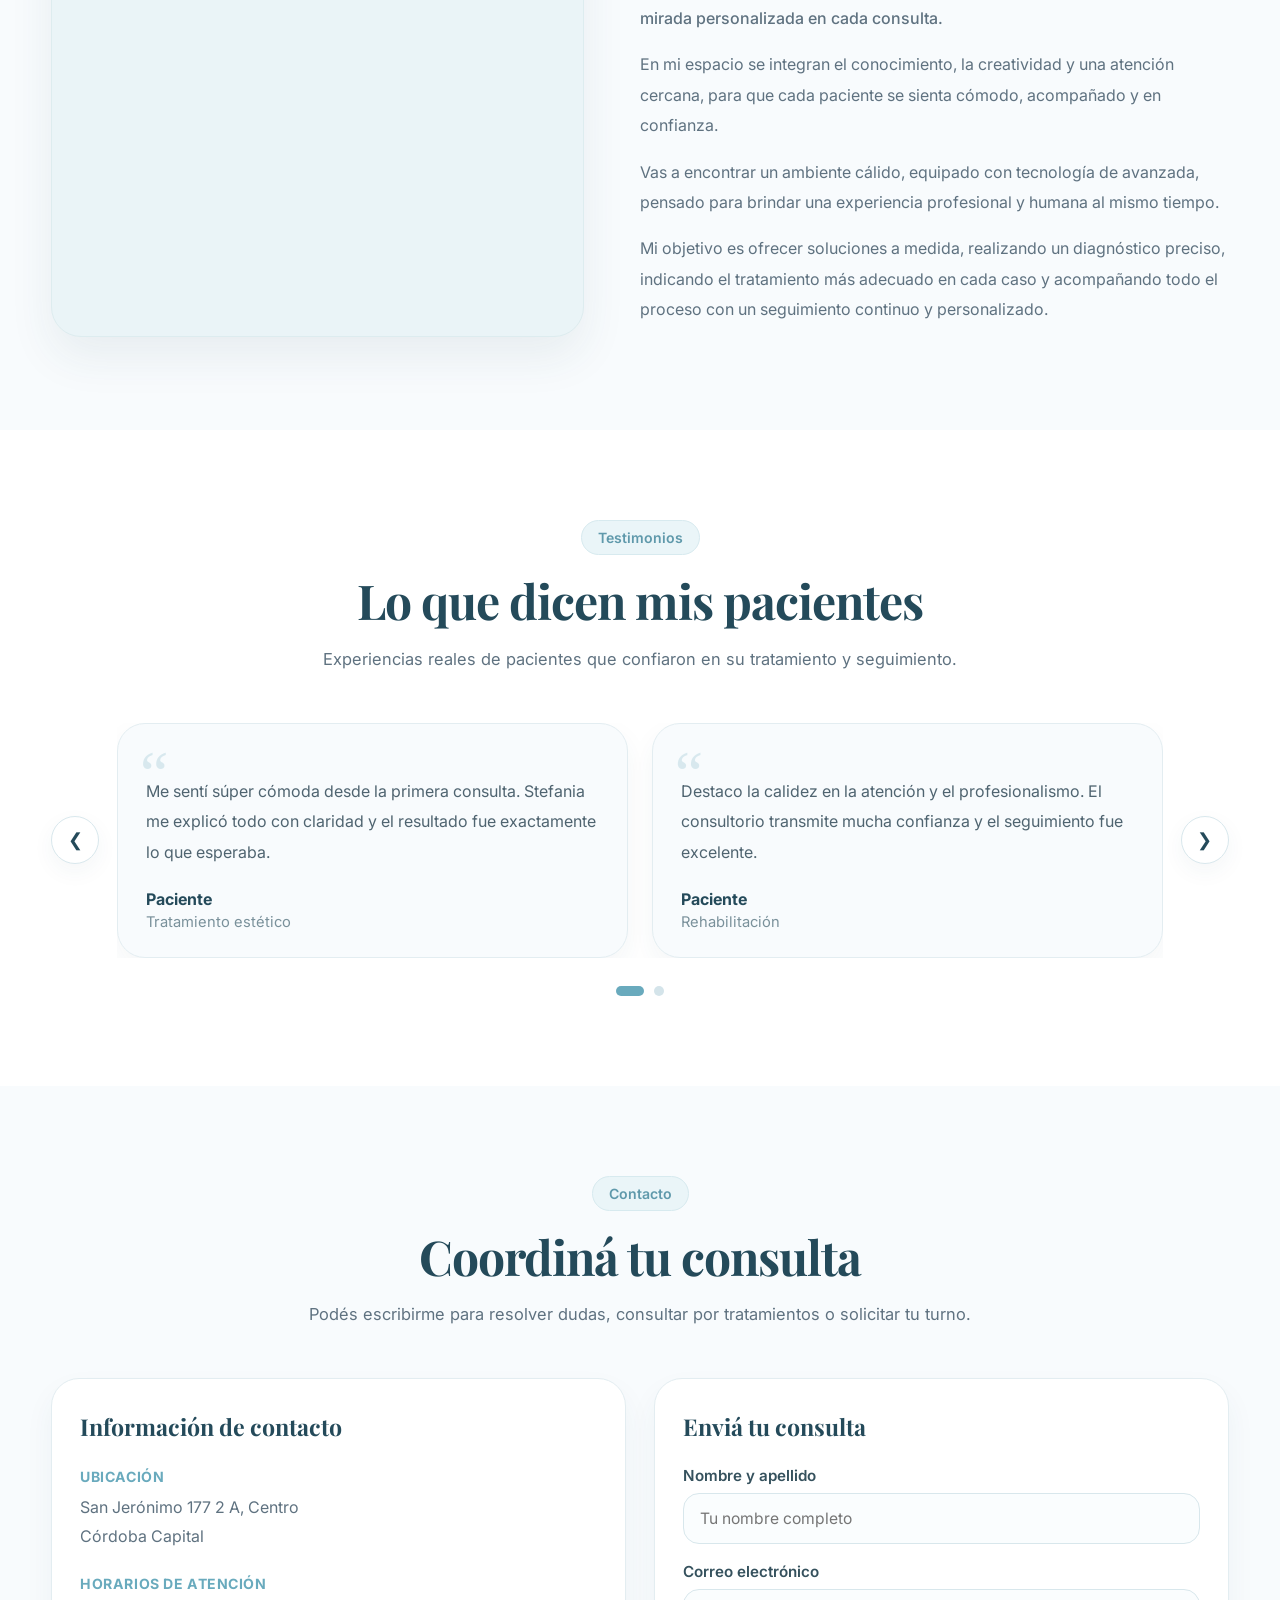
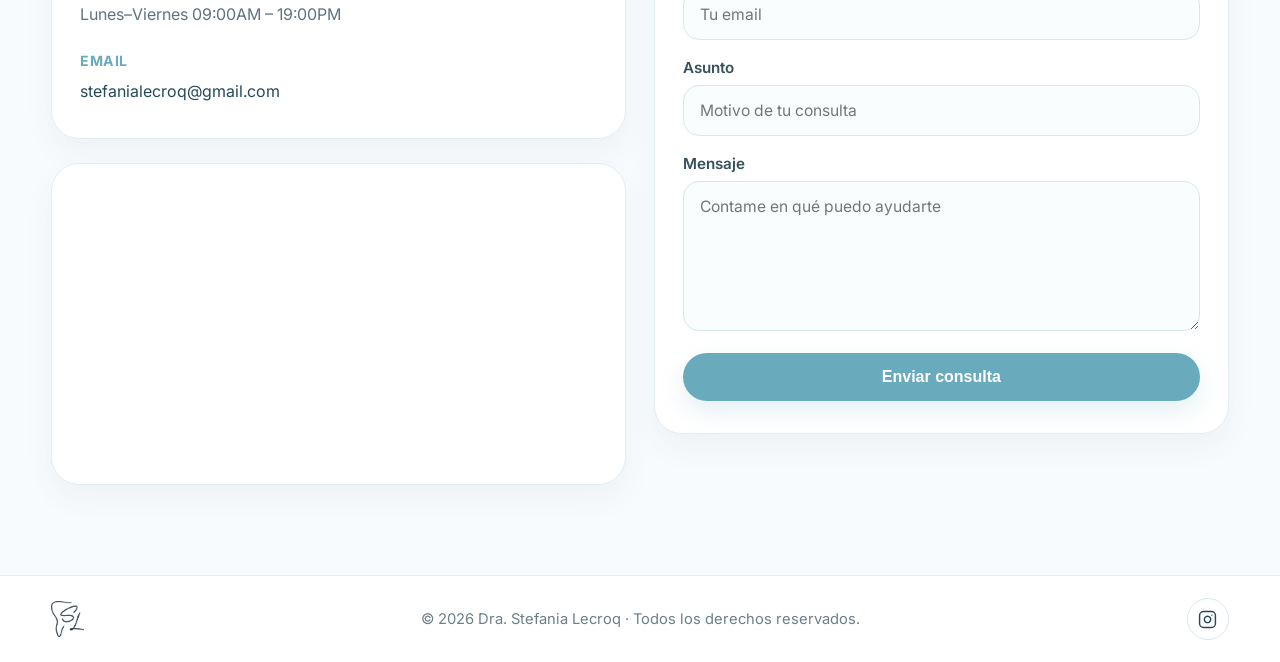
==== commit 3c5cc32d: "arreglos" ====
--- a/index.html
+++ b/index.html
@@ -5,6 +5,11 @@
     <meta name="viewport" content="width=device-width, initial-scale=1.0">
     <title>Document</title>
      <link rel="stylesheet" href="style.css">
+
+     <link rel="preconnect" href="https://fonts.googleapis.com">
+<link rel="preconnect" href="https://fonts.gstatic.com" crossorigin>
+<link href="https://fonts.googleapis.com/css2?family=Inter:wght@400;500;600;700&family=Playfair+Display:wght@600;700&display=swap" rel="stylesheet">
+
 </head>
 <body>
 <header class="site-header">
--- a/style.css
+++ b/style.css
@@ -9,11 +9,14 @@
 }
 
 body {
-  font-family: "Poppins", sans-serif;
+  font-family: "Inter", sans-serif;
   background-color: #f8fbfd;
   color: #1f2d3d;
 }
 
+h1, h2, h3, .brand-title {
+  font-family: "Playfair Display", serif;
+}
 
 /* NAVEGADOR WEB */
 .container {
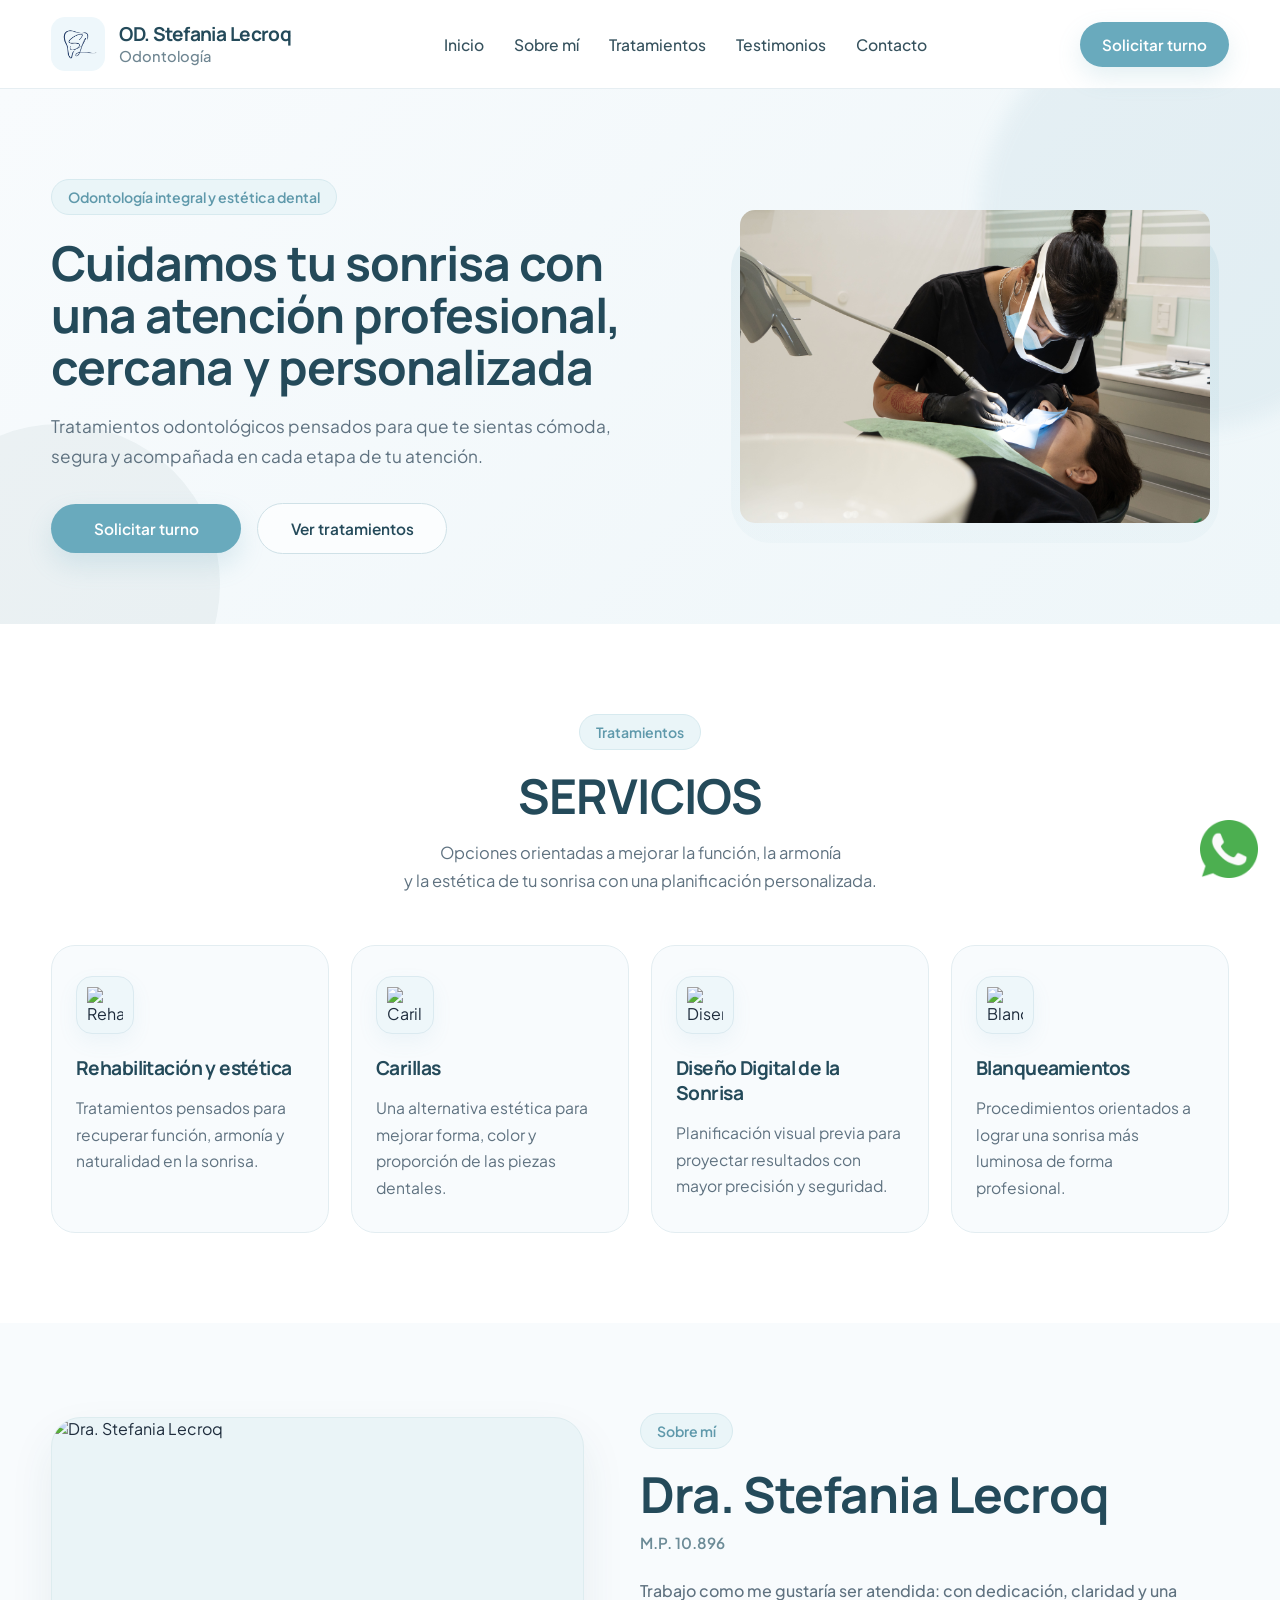
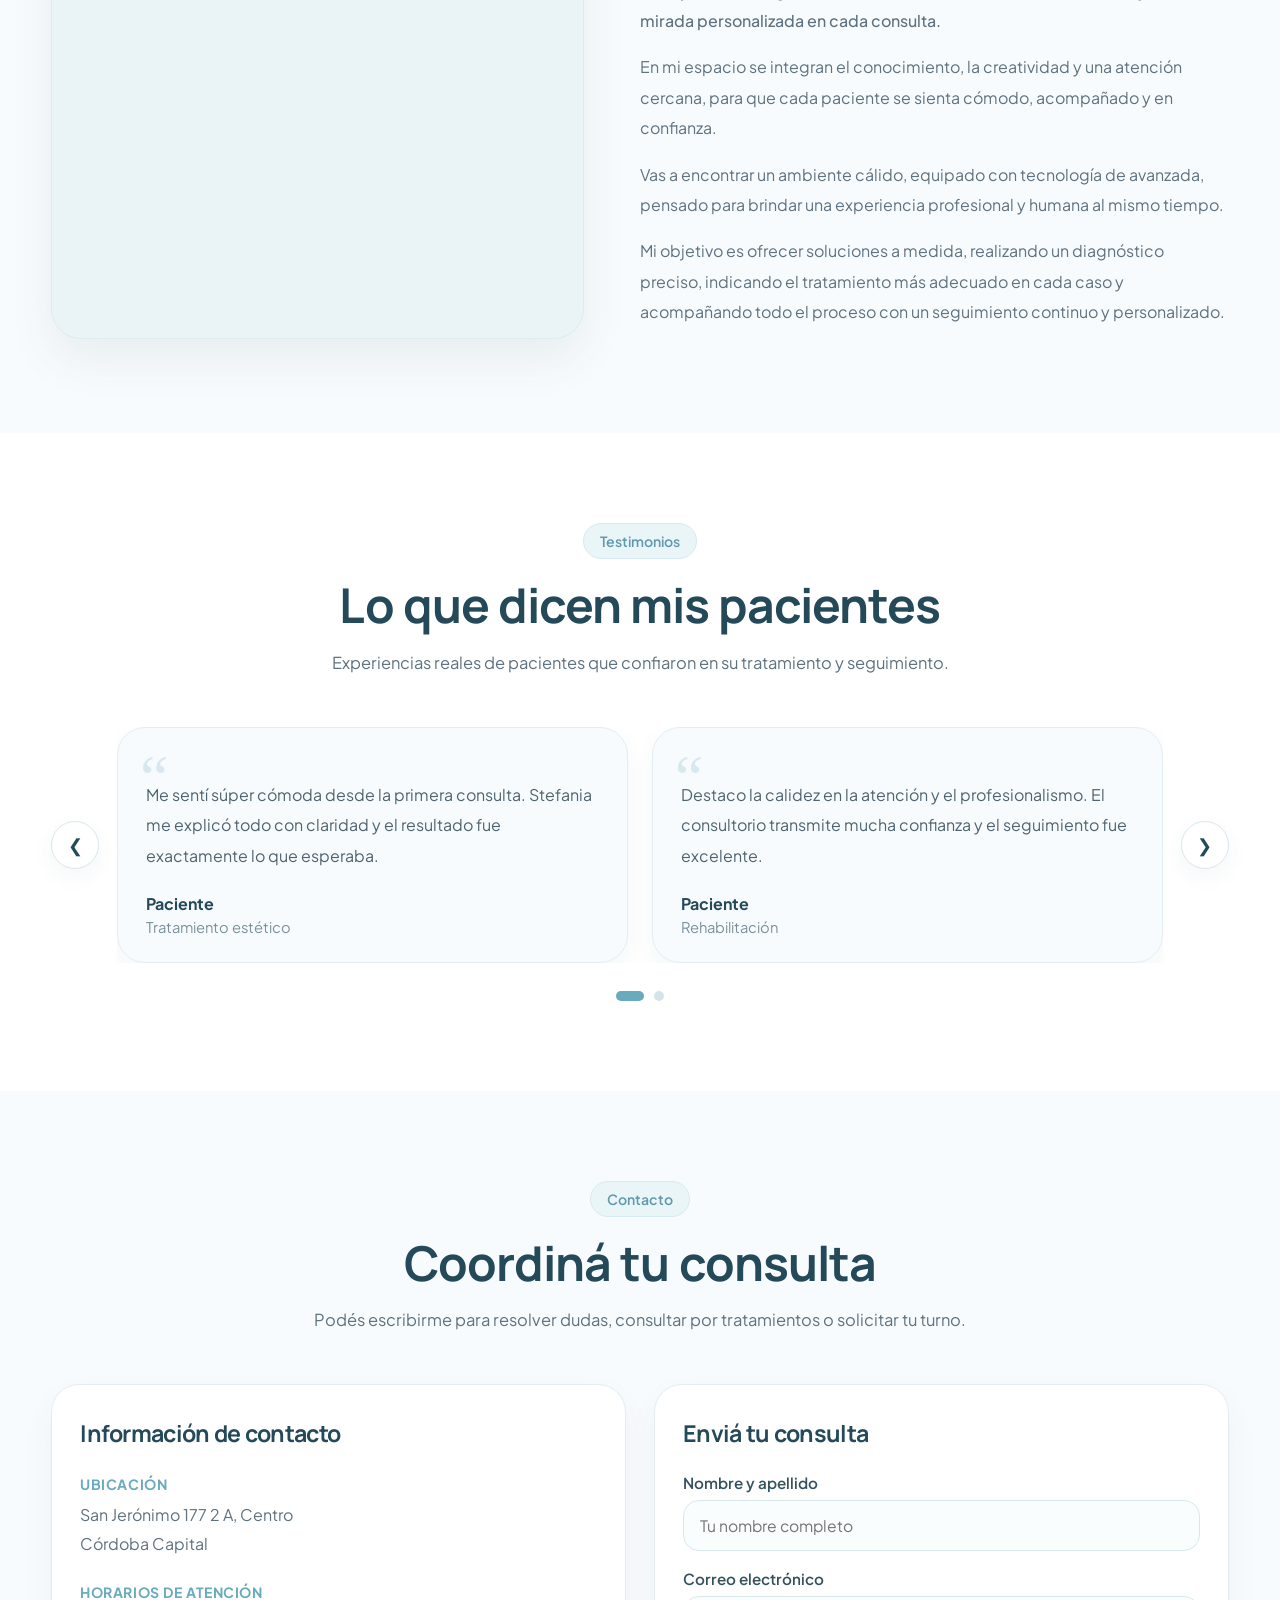
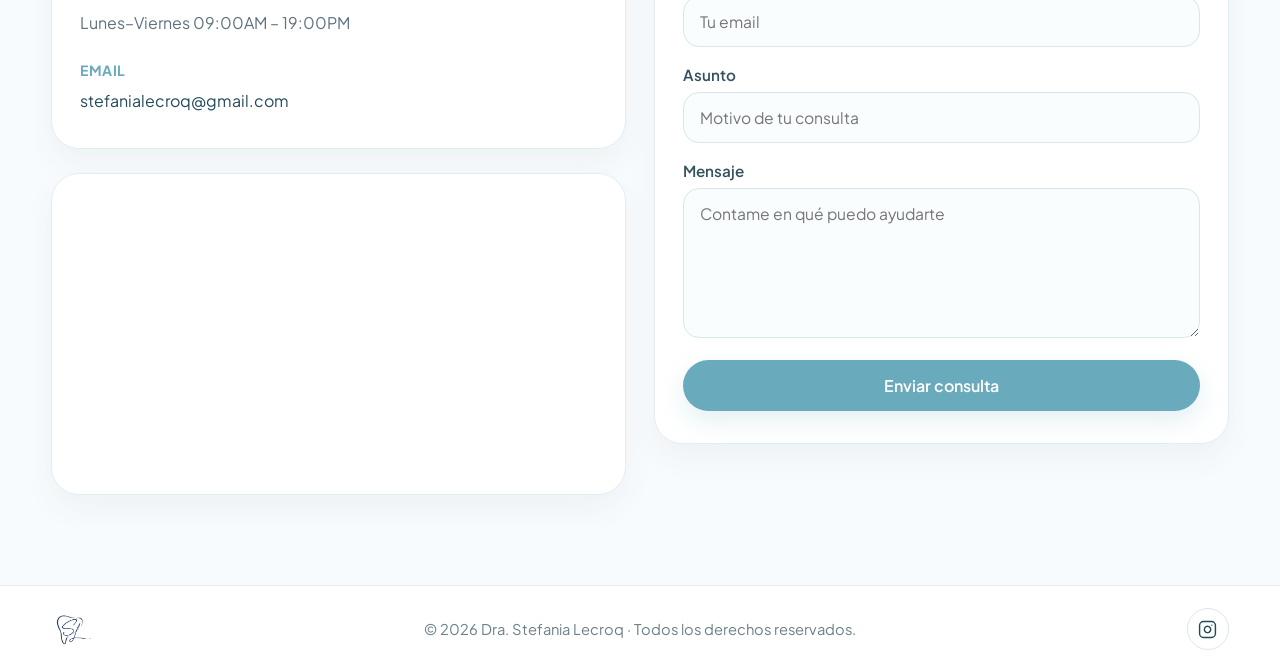
==== commit 00108137: "arreglos" ====
--- a/index.html
+++ b/index.html
@@ -8,16 +8,25 @@
 
      <link rel="preconnect" href="https://fonts.googleapis.com">
 <link rel="preconnect" href="https://fonts.gstatic.com" crossorigin>
-<link href="https://fonts.googleapis.com/css2?family=Inter:wght@400;500;600;700&family=Playfair+Display:wght@600;700&display=swap" rel="stylesheet">
-
+<link href="https://fonts.googleapis.com/css2?family=Manrope:wght@500;600;700;800&family=Plus+Jakarta+Sans:wght@400;500;600;700&display=swap" rel="stylesheet">
 </head>
 <body>
+
+  <a 
+  href="https://wa.me/5493511234567?text=Hola%20Dra.%20Stefania,%20quisiera%20hacer%20una%20consulta."
+  class="whatsapp-float"
+  target="_blank"
+  rel="noopener"
+  aria-label="Escribir por WhatsApp"
+>
+  <img src="imagenes/whatsapp.png" alt="WhatsApp">
+</a>
 <header class="site-header">
   <div class="container header-inner">
 
     <a href="#" class="brand">
       <div class="brand-icon">
-        <img src="sello oscuro.png" alt="OD Stefania Lecroq">
+        <img src="logo2.png" alt="OD Stefania Lecroq">
       </div>
       <div class="brand-text">
         <span class="brand-title">OD. Stefania Lecroq</span>
@@ -336,7 +345,7 @@
   <div class="container footer-inner">
 
     <div class="footer-brand">
-      <img src="sello oscuro.png" alt="OD. Stefania Lecroq">
+      <img src="logo2.png" alt="OD. Stefania Lecroq">
     </div>
 
     <div class="footer-copy">
--- a/style.css
+++ b/style.css
@@ -7,15 +7,70 @@
 html {
   scroll-behavior: smooth;
 }
-
+.whatsapp-float {
+  position: fixed;
+  right: 22px;
+  bottom: 22px;
+  width: 58px;
+  height: 58px;
+  display: block;
+  z-index: 9999;
+  text-decoration: none;
+  transition: transform 0.25s ease;
+}
+
+.whatsapp-float:hover {
+  transform: translateY(-3px) scale(1.03);
+}
+
+.whatsapp-float img {
+  width: 100%;
+  height: 100%;
+  display: block;
+  object-fit: contain;
+}
+
+@media (max-width: 640px) {
+  .whatsapp-float {
+    width: 54px;
+    height: 54px;
+    right: 16px;
+    bottom: 16px;
+  }
+}
 body {
-  font-family: "Inter", sans-serif;
+  font-family: "Plus Jakarta Sans", sans-serif;
   background-color: #f8fbfd;
   color: #1f2d3d;
-}
-
-h1, h2, h3, .brand-title {
-  font-family: "Playfair Display", serif;
+  font-weight: 400;
+}
+
+h1,
+h2,
+h3,
+.brand-title,
+.hero-content h1,
+.section-heading h2,
+.about-content h2,
+.contact-card h3,
+.contact-form h3 {
+  font-family: "Manrope", sans-serif;
+  font-weight: 700;
+  letter-spacing: -0.03em;
+}
+
+.brand-subtitle,
+.main-nav a,
+.hero-badge,
+.section-badge,
+p,
+label,
+input,
+textarea,
+button,
+a,
+span {
+  font-family: "Plus Jakarta Sans", sans-serif;
 }
 
 /* NAVEGADOR WEB */
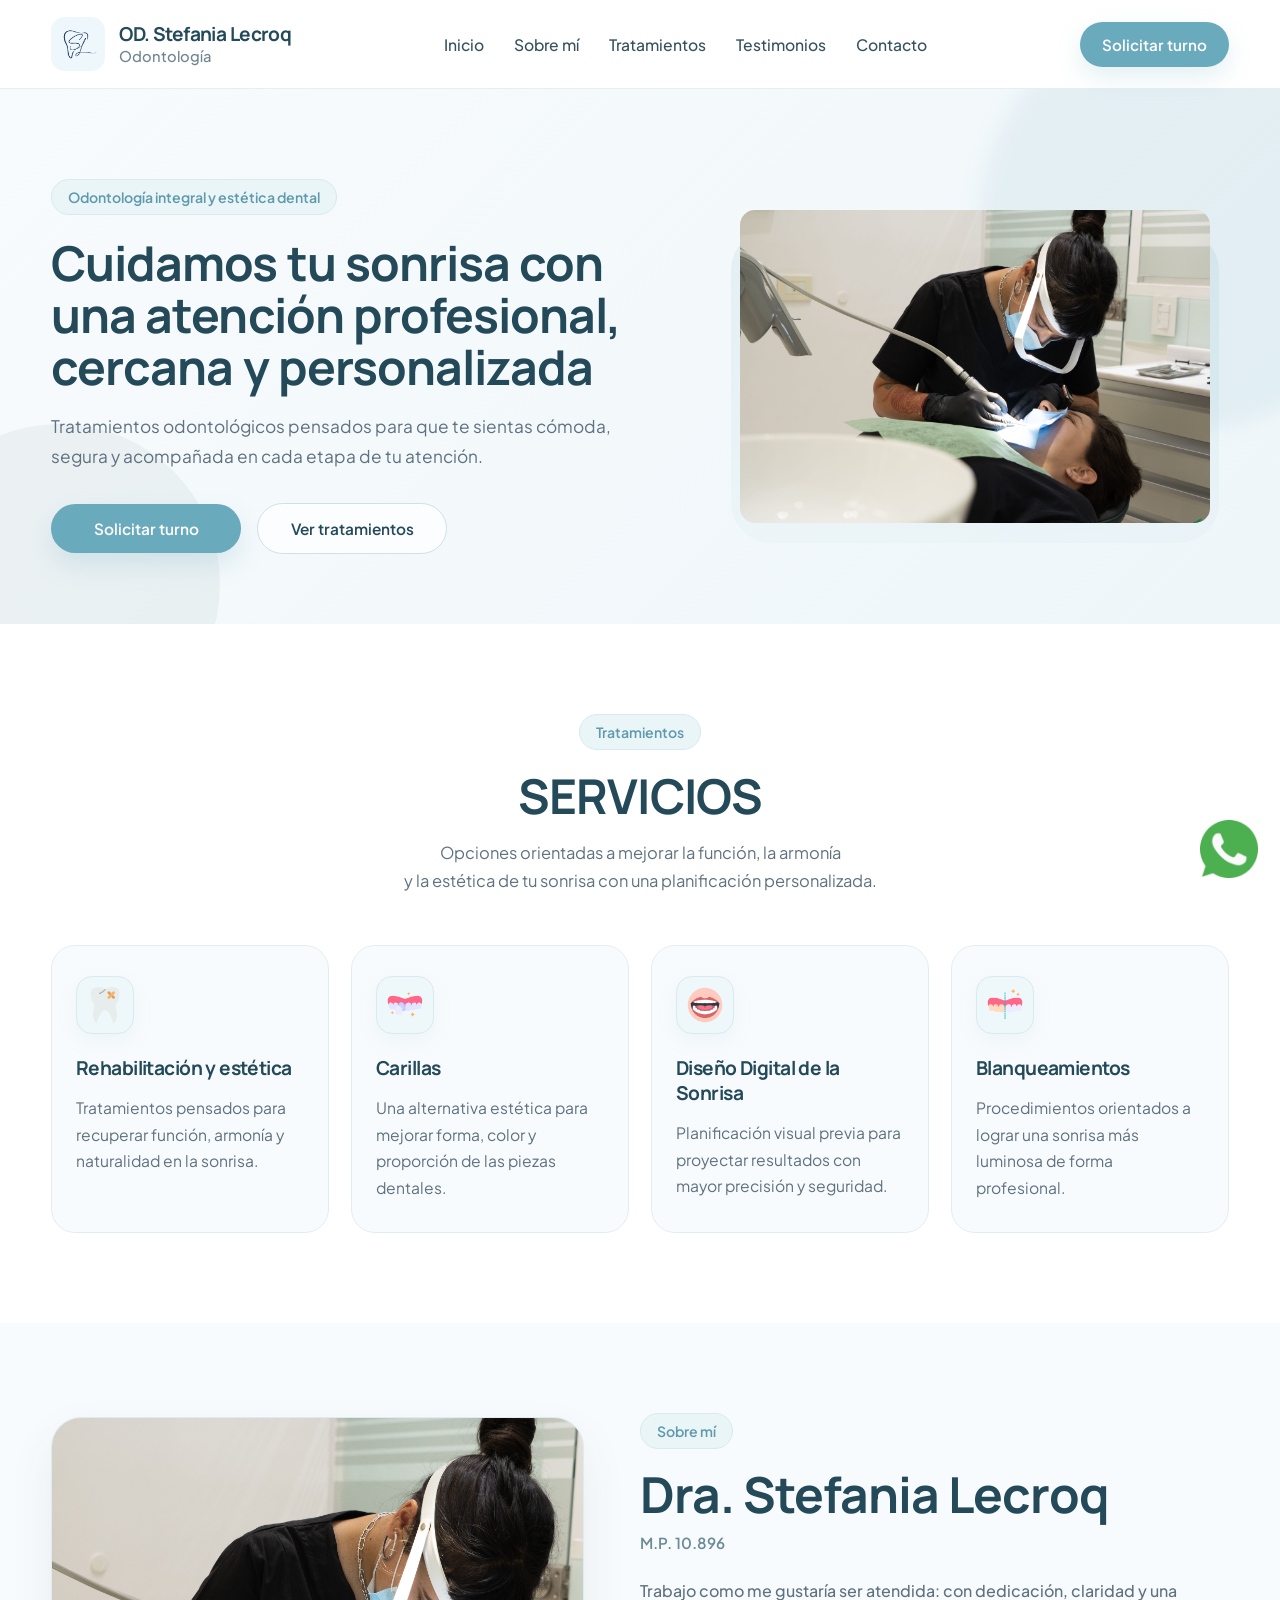
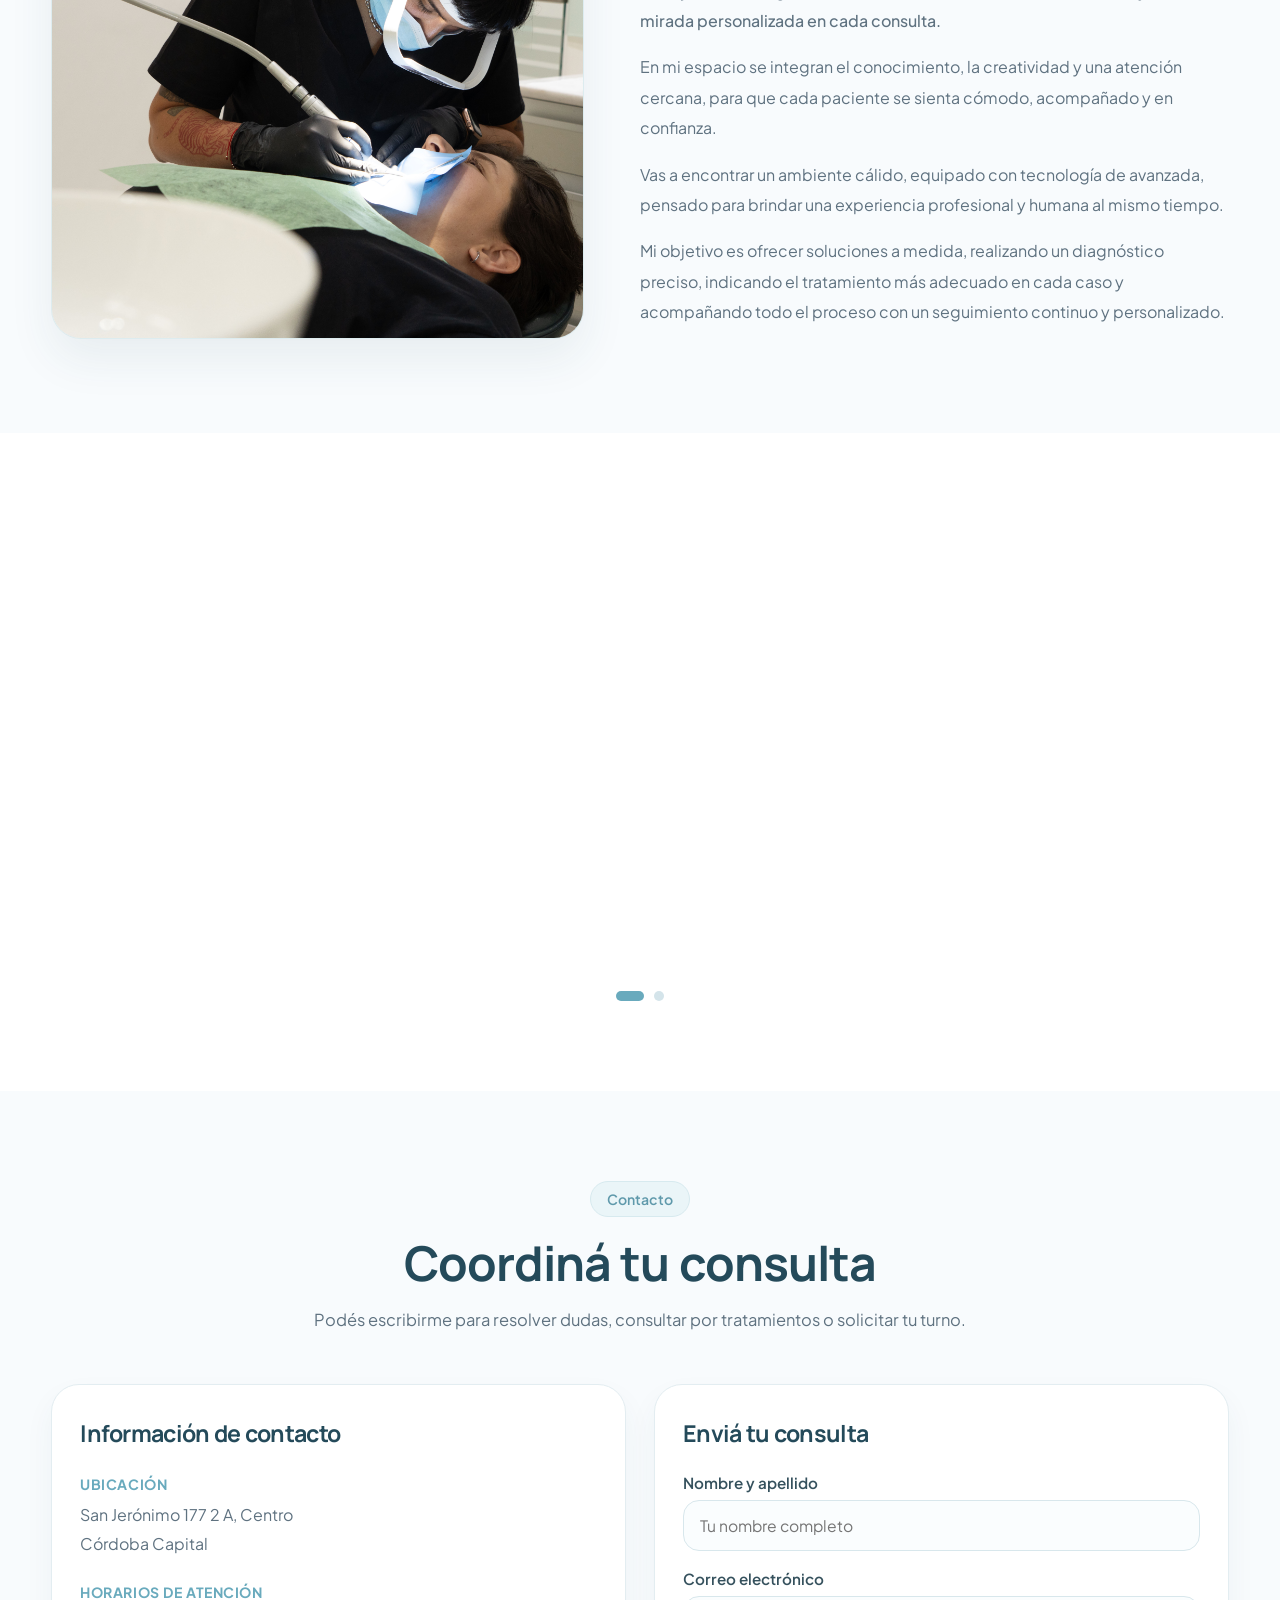
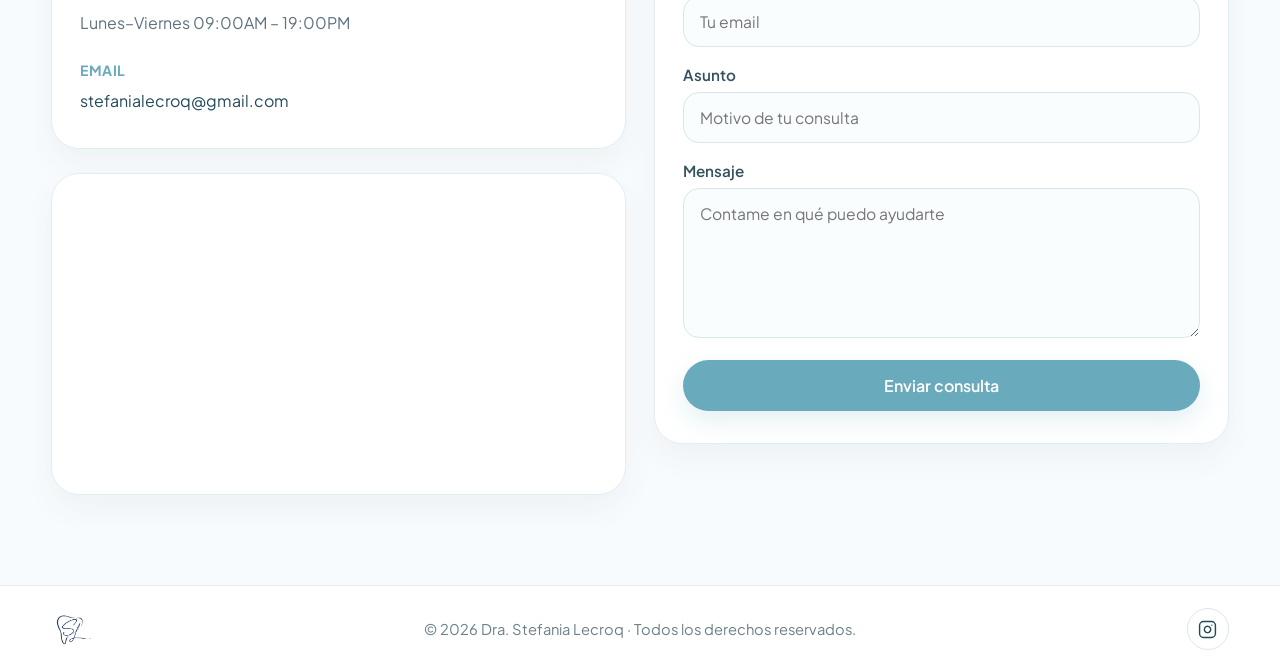
==== commit 239ae277: "arreglos finales" ====
--- a/index.html
+++ b/index.html
@@ -1,24 +1,106 @@
 <!DOCTYPE html>
 <html lang="en">
 <head>
-    <meta charset="UTF-8">
-    <meta name="viewport" content="width=device-width, initial-scale=1.0">
-    <title>Document</title>
-     <link rel="stylesheet" href="style.css">
-
-     <link rel="preconnect" href="https://fonts.googleapis.com">
-<link rel="preconnect" href="https://fonts.gstatic.com" crossorigin>
-<link href="https://fonts.googleapis.com/css2?family=Manrope:wght@500;600;700;800&family=Plus+Jakarta+Sans:wght@400;500;600;700&display=swap" rel="stylesheet">
+  <!-- Google Tag Manager -->
+  <script>
+    (function(w,d,s,l,i){w[l]=w[l]||[];w[l].push({'gtm.start':
+    new Date().getTime(),event:'gtm.js'});var f=d.getElementsByTagName(s)[0],
+    j=d.createElement(s),dl=l!='dataLayer'?'&l='+l:'';j.async=true;j.src=
+    'https://www.googletagmanager.com/gtm.js?id='+i+dl;f.parentNode.insertBefore(j,f);
+    })(window,document,'script','dataLayer','GTM-5QTFZ3B5');
+  </script>
+  <!-- End Google Tag Manager -->
+
+  <meta charset="UTF-8">
+  <meta http-equiv="X-UA-Compatible" content="IE=edge">
+  <meta name="viewport" content="width=device-width, initial-scale=1.0">
+
+  <!-- SEO básico -->
+  <title>OD. Stefania Lecroq</title>
+  <meta name="description" content="Odontología integral y estética dental en Cordoba. Tratamientos personalizados, atención profesional y enfoque humano para el cuidado de tu sonrisa.">
+  <meta name="keywords" content="odontóloga en Cordoba, odontología estética, estética dental, blanqueamiento dental, limpieza dental, consultorio odontológico, Stefania Lecroq">
+  <meta name="author" content="OD. Stefania Lecroq">
+  <meta name="robots" content="index, follow">
+  <meta name="googlebot" content="index, follow, max-image-preview:large, max-snippet:-1, max-video-preview:-1">
+  <meta name="theme-color" content="#f7f3ef">
+
+  <!-- URL canónica -->
+  <link rel="canonical" href="https://www.odostefanialecroq.com/">
+
+  <!-- Idioma -->
+  <meta http-equiv="content-language" content="es-AR">
+
+  <!-- Favicon -->
+  <link rel="icon" href="OD stefania.png" type="image/x-icon">
+  <link rel="apple-touch-icon" href="OD stefania.png">
+
+  <!-- Open Graph / Facebook / WhatsApp -->
+  <meta property="og:type" content="website">
+  <meta property="og:locale" content="es_AR">
+  <meta property="og:site_name" content="OD. Stefania Lecroq">
+  <meta property="og:title" content="Odontóloga en Cordoba | OD. Stefania Lecroq">
+  <meta property="og:description" content="Odontología integral y estética dental en Cordoba. Tratamientos personalizados, atención profesional y enfoque humano para el cuidado de tu sonrisa.">
+  <meta property="og:url" content="https://www.odostefanialecroq.com/">
+  <meta property="og:image" content="https://www.odostefanialecroq.com/og-image.jpg">
+  <meta property="og:image:width" content="1200">
+  <meta property="og:image:height" content="630">
+  <meta property="og:image:alt" content="OD. Stefania Lecroq - Odontología integral y estética dental en Cordoba">
+
+  <!-- Twitter -->
+  <meta name="twitter:card" content="summary_large_image">
+  <meta name="twitter:title" content="Odontóloga en Cordoba | OD. Stefania Lecroq">
+  <meta name="twitter:description" content="Odontología integral y estética dental en Cordoba. Tratamientos personalizados y atención profesional.">
+  <meta name="twitter:image" content="https://www.odostefanialecroq.com/og-image.jpg">
+
+  <!-- Performance -->
+  <link rel="preconnect" href="https://fonts.googleapis.com">
+  <link rel="preconnect" href="https://fonts.gstatic.com" crossorigin>
+
+  <!-- Tipografías -->
+  <link href="https://fonts.googleapis.com/css2?family=Manrope:wght@500;600;700;800&family=Plus+Jakarta+Sans:wght@400;500;600;700&display=swap" rel="stylesheet">
+
+  <!-- CSS -->
+  <link rel="stylesheet" href="style.css">
+
+  <!-- Datos estructurados -->
+  <script type="application/ld+json">
+  {
+    "@context": "https://schema.org",
+    "@type": "Dentist",
+    "name": "OD. Stefania Lecroq",
+    "image": "https://www.odostefanialecroq.com/og-image.jpg",
+    "url": "https://www.odostefanialecroq.com/",
+    "telephone": "+54 9 0000 000000",
+    "address": {
+      "@type": "PostalAddress",
+      "streetAddress": "San Jerónimo 177 2 A",
+      "addressLocality": "Cordoba",
+      "addressRegion": "Cordoba",
+      "postalCode": "3000",
+      "addressCountry": "AR"
+    },
+    "sameAs": [
+      "https://www.instagram.com/od.stefanialecroq/"
+    ],
+    "priceRange": "$$",
+    "medicalSpecialty": "Dentistry"
+  }
+  </script>
 </head>
 <body>
 
+<!-- Google Tag Manager (noscript) -->
+<noscript><iframe src="https://www.googletagmanager.com/ns.html?id=GTM-5QTFZ3B5"
+height="0" width="0" style="display:none;visibility:hidden"></iframe></noscript>
+<!-- End Google Tag Manager (noscript) -->
+
+
   <a 
-  href="https://wa.me/5493511234567?text=Hola%20Dra.%20Stefania,%20quisiera%20hacer%20una%20consulta."
+  href="https://wa.me/543512001666?text=Hola%20Dra.%20Stefania,%20quisiera%20hacer%20una%20consulta."
   class="whatsapp-float"
   target="_blank"
   rel="noopener"
-  aria-label="Escribir por WhatsApp"
->
+  aria-label="Escribir por WhatsApp">
   <img src="imagenes/whatsapp.png" alt="WhatsApp">
 </a>
 <header class="site-header">
@@ -98,7 +180,7 @@
       
       <article class="service-card reveal-up delay-1">
         <div class="service-icon">
-          <img src="img/icon-rehabilitacion.png" alt="Rehabilitación y estética">
+          <img src="imagenes/diente-roto.png" alt="Rehabilitación y estética">
         </div>
         <h3>Rehabilitación y estética</h3>
         <p>
@@ -108,7 +190,7 @@
 
       <article class="service-card reveal-up delay-2">
         <div class="service-icon">
-          <img src="img/icon-carillas.png" alt="Carillas">
+          <img src="imagenes/carillas-dentales.png" alt="Carillas">
         </div>
         <h3>Carillas</h3>
         <p>
@@ -118,7 +200,7 @@
 
       <article class="service-card reveal-up delay-3">
         <div class="service-icon">
-          <img src="img/icon-diseno-sonrisa.png" alt="Diseño Digital de la Sonrisa">
+          <img src="imagenes/dientes.png" alt="Diseño Digital de la Sonrisa">
         </div>
         <h3>Diseño Digital de la Sonrisa</h3>
         <p>
@@ -128,7 +210,7 @@
 
       <article class="service-card reveal-up delay-4">
         <div class="service-icon">
-          <img src="img/icon-blanqueamiento.png" alt="Blanqueamientos">
+          <img src="imagenes/blanqueamiento-dental.png" alt="Blanqueamientos">
         </div>
         <h3>Blanqueamientos</h3>
         <p>
@@ -147,7 +229,7 @@
 
       <div class="about-image reveal-left">
         <div class="about-image-wrap">
-          <img src="img/stefania-sobre-mi.jpg" alt="Dra. Stefania Lecroq">
+          <img src="imagenes/Pepi Noviembre-5.jpg" alt="Dra. Stefania Lecroq">
         </div>
       </div>
 
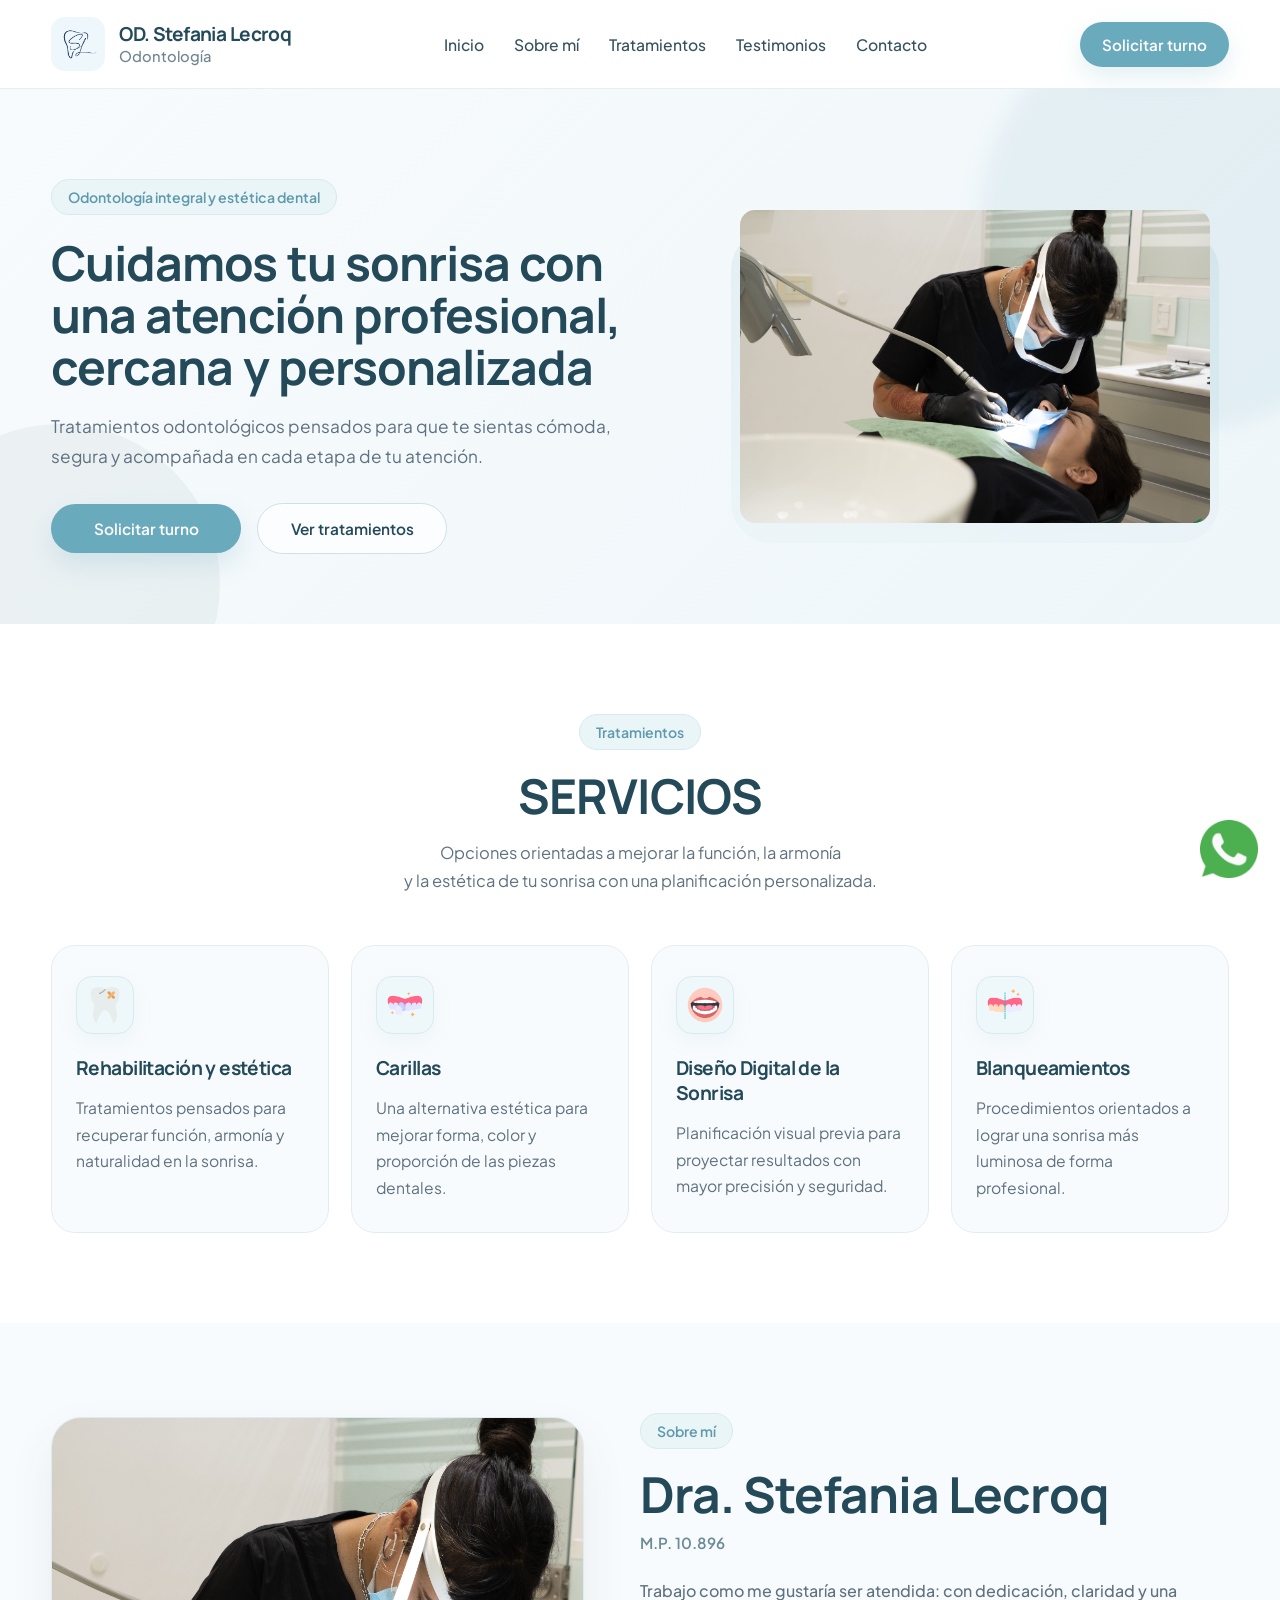
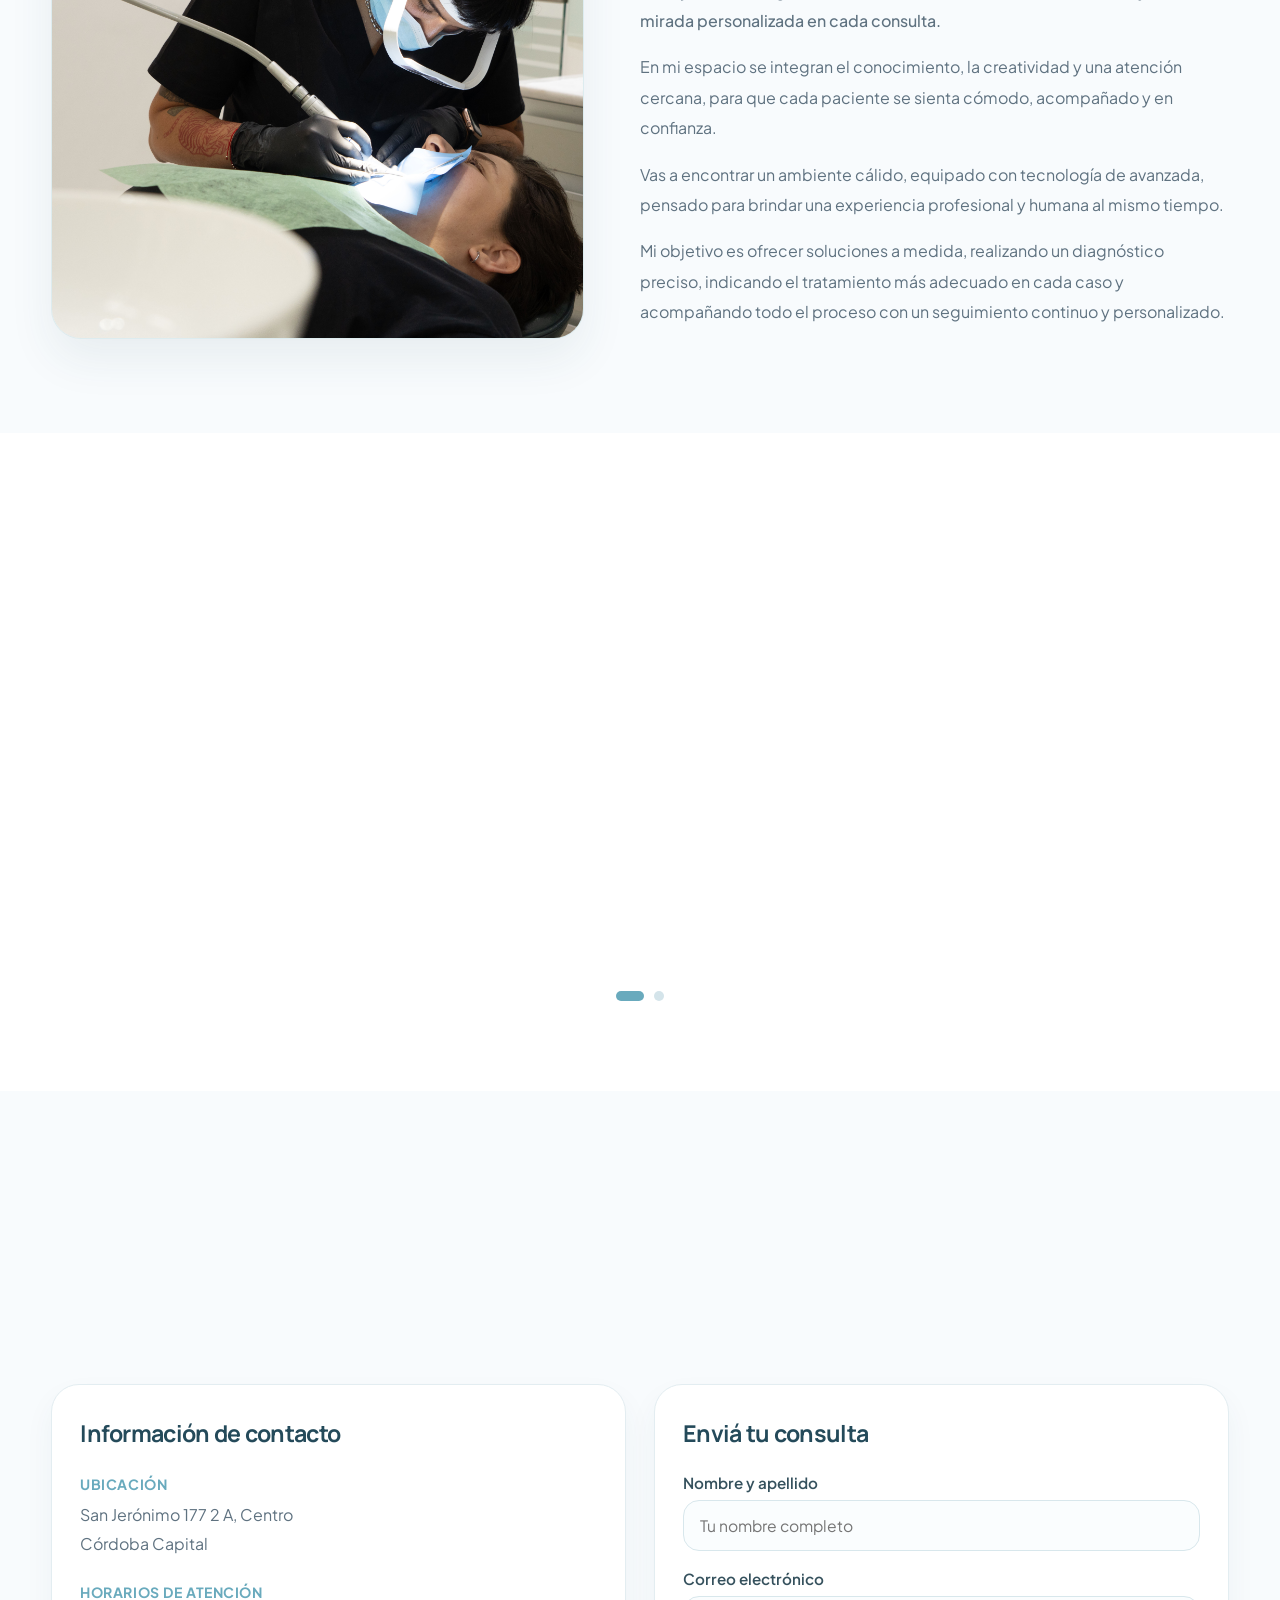
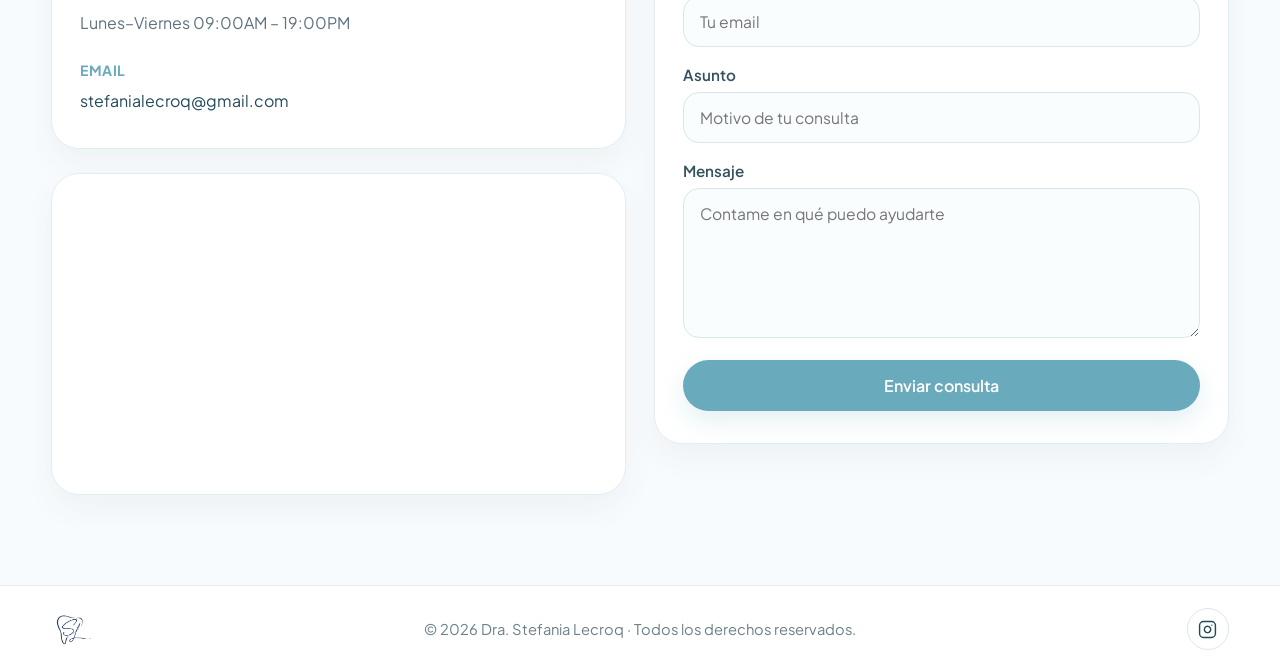
==== commit 269ee7d9: "arreglos" ====
--- a/index.html
+++ b/index.html
@@ -1,13 +1,17 @@
 <!DOCTYPE html>
 <html lang="en">
+
 <head>
   <!-- Google Tag Manager -->
   <script>
-    (function(w,d,s,l,i){w[l]=w[l]||[];w[l].push({'gtm.start':
-    new Date().getTime(),event:'gtm.js'});var f=d.getElementsByTagName(s)[0],
-    j=d.createElement(s),dl=l!='dataLayer'?'&l='+l:'';j.async=true;j.src=
-    'https://www.googletagmanager.com/gtm.js?id='+i+dl;f.parentNode.insertBefore(j,f);
-    })(window,document,'script','dataLayer','GTM-5QTFZ3B5');
+    (function (w, d, s, l, i) {
+      w[l] = w[l] || []; w[l].push({
+        'gtm.start':
+          new Date().getTime(), event: 'gtm.js'
+      }); var f = d.getElementsByTagName(s)[0],
+        j = d.createElement(s), dl = l != 'dataLayer' ? '&l=' + l : ''; j.async = true; j.src =
+          'https://www.googletagmanager.com/gtm.js?id=' + i + dl; f.parentNode.insertBefore(j, f);
+    })(window, document, 'script', 'dataLayer', 'GTM-5QTFZ3B5');
   </script>
   <!-- End Google Tag Manager -->
 
@@ -17,8 +21,10 @@
 
   <!-- SEO básico -->
   <title>OD. Stefania Lecroq</title>
-  <meta name="description" content="Odontología integral y estética dental en Cordoba. Tratamientos personalizados, atención profesional y enfoque humano para el cuidado de tu sonrisa.">
-  <meta name="keywords" content="odontóloga en Cordoba, odontología estética, estética dental, blanqueamiento dental, limpieza dental, consultorio odontológico, Stefania Lecroq">
+  <meta name="description"
+    content="Odontología integral y estética dental en Cordoba. Tratamientos personalizados, atención profesional y enfoque humano para el cuidado de tu sonrisa.">
+  <meta name="keywords"
+    content="odontóloga en Cordoba, odontología estética, estética dental, blanqueamiento dental, limpieza dental, consultorio odontológico, Stefania Lecroq">
   <meta name="author" content="OD. Stefania Lecroq">
   <meta name="robots" content="index, follow">
   <meta name="googlebot" content="index, follow, max-image-preview:large, max-snippet:-1, max-video-preview:-1">
@@ -39,7 +45,8 @@
   <meta property="og:locale" content="es_AR">
   <meta property="og:site_name" content="OD. Stefania Lecroq">
   <meta property="og:title" content="Odontóloga en Cordoba | OD. Stefania Lecroq">
-  <meta property="og:description" content="Odontología integral y estética dental en Cordoba. Tratamientos personalizados, atención profesional y enfoque humano para el cuidado de tu sonrisa.">
+  <meta property="og:description"
+    content="Odontología integral y estética dental en Cordoba. Tratamientos personalizados, atención profesional y enfoque humano para el cuidado de tu sonrisa.">
   <meta property="og:url" content="https://www.odostefanialecroq.com/">
   <meta property="og:image" content="https://www.odostefanialecroq.com/og-image.jpg">
   <meta property="og:image:width" content="1200">
@@ -49,7 +56,8 @@
   <!-- Twitter -->
   <meta name="twitter:card" content="summary_large_image">
   <meta name="twitter:title" content="Odontóloga en Cordoba | OD. Stefania Lecroq">
-  <meta name="twitter:description" content="Odontología integral y estética dental en Cordoba. Tratamientos personalizados y atención profesional.">
+  <meta name="twitter:description"
+    content="Odontología integral y estética dental en Cordoba. Tratamientos personalizados y atención profesional.">
   <meta name="twitter:image" content="https://www.odostefanialecroq.com/og-image.jpg">
 
   <!-- Performance -->
@@ -57,7 +65,9 @@
   <link rel="preconnect" href="https://fonts.gstatic.com" crossorigin>
 
   <!-- Tipografías -->
-  <link href="https://fonts.googleapis.com/css2?family=Manrope:wght@500;600;700;800&family=Plus+Jakarta+Sans:wght@400;500;600;700&display=swap" rel="stylesheet">
+  <link
+    href="https://fonts.googleapis.com/css2?family=Manrope:wght@500;600;700;800&family=Plus+Jakarta+Sans:wght@400;500;600;700&display=swap"
+    rel="stylesheet">
 
   <!-- CSS -->
   <link rel="stylesheet" href="style.css">
@@ -87,588 +97,597 @@
   }
   </script>
 </head>
+
 <body>
 
-<!-- Google Tag Manager (noscript) -->
-<noscript><iframe src="https://www.googletagmanager.com/ns.html?id=GTM-5QTFZ3B5"
-height="0" width="0" style="display:none;visibility:hidden"></iframe></noscript>
-<!-- End Google Tag Manager (noscript) -->
-
-
-  <a 
-  href="https://wa.me/543512001666?text=Hola%20Dra.%20Stefania,%20quisiera%20hacer%20una%20consulta."
-  class="whatsapp-float"
-  target="_blank"
-  rel="noopener"
-  aria-label="Escribir por WhatsApp">
-  <img src="imagenes/whatsapp.png" alt="WhatsApp">
-</a>
-<header class="site-header">
-  <div class="container header-inner">
-
-    <a href="#" class="brand">
-      <div class="brand-icon">
-        <img src="logo2.png" alt="OD Stefania Lecroq">
-      </div>
-      <div class="brand-text">
-        <span class="brand-title">OD. Stefania Lecroq</span>
-        <span class="brand-subtitle">Odontología</span>
-      </div>
-    </a>
-
-    <button class="menu-toggle" aria-label="Abrir menú" aria-expanded="false">
-      <span></span>
-      <span></span>
-      <span></span>
-    </button>
-
-    <nav class="main-nav">
-      <ul>
-        <li><a href="#inicio">Inicio</a></li>
-        <li><a href="#sobre-mi">Sobre mí</a></li>
-        <li><a href="#tratamientos">Tratamientos</a></li>
-        <li><a href="#testimonios">Testimonios</a></li>
-        <li><a href="#contacto">Contacto</a></li>
-      </ul>
-
-      <a href="#contacto" class="header-cta mobile-cta">Solicitar turno</a>
-    </nav>
-
-    <a href="#contacto" class="header-cta desktop-cta">Solicitar turno</a>
-
-  </div>
-</header>
-<section class="hero" id="inicio">
-  <div class="container hero-inner">
-    
-    <div class="hero-content">
-      <span class="hero-badge">Odontología integral y estética dental</span>
-      
-      <h1>
-        Cuidamos tu sonrisa con una atención profesional, cercana y personalizada
-      </h1>
-      
-      <p>
-        Tratamientos odontológicos pensados para que te sientas cómoda, segura y acompañada en cada etapa de tu atención.
-      </p>
-
-      <div class="hero-buttons">
-        <a href="#contacto" class="btn-primary">Solicitar turno</a>
-        <a href="#tratamientos" class="btn-secondary">Ver tratamientos</a>
-      </div>
+  <!-- Google Tag Manager (noscript) -->
+  <noscript><iframe src="https://www.googletagmanager.com/ns.html?id=GTM-5QTFZ3B5" height="0" width="0"
+      style="display:none;visibility:hidden"></iframe></noscript>
+  <!-- End Google Tag Manager (noscript) -->
+
+
+  <a href="https://wa.me/543512001666?text=Hola%20Dra.%20Stefania,%20quisiera%20hacer%20una%20consulta."
+    class="whatsapp-float" target="_blank" rel="noopener" aria-label="Escribir por WhatsApp">
+    <img src="imagenes/whatsapp.png" alt="WhatsApp">
+  </a>
+  <header class="site-header">
+    <div class="container header-inner">
+
+      <a href="#" class="brand">
+        <div class="brand-icon">
+          <img src="logo2.png" alt="OD Stefania Lecroq">
+        </div>
+        <div class="brand-text">
+          <span class="brand-title">OD. Stefania Lecroq</span>
+          <span class="brand-subtitle">Odontología</span>
+        </div>
+      </a>
+
+      <button class="menu-toggle" aria-label="Abrir menú" aria-expanded="false">
+        <span></span>
+        <span></span>
+        <span></span>
+      </button>
+
+      <nav class="main-nav">
+        <ul>
+          <li><a href="#inicio">Inicio</a></li>
+          <li><a href="#sobre-mi">Sobre mí</a></li>
+          <li><a href="#tratamientos">Tratamientos</a></li>
+          <li><a href="#testimonios">Testimonios</a></li>
+          <li><a href="#contacto">Contacto</a></li>
+        </ul>
+
+        <a href="#contacto" class="header-cta mobile-cta">Solicitar turno</a>
+      </nav>
+
+      <a href="#contacto" class="header-cta desktop-cta">Solicitar turno</a>
+
     </div>
-
-    <div class="hero-visual">
-      <img src="imagenes/Pepi Noviembre-5.jpg" alt="Odontología Stefania Lecroq">
+  </header>
+  <section class="hero" id="inicio">
+    <div class="container hero-inner">
+
+      <div class="hero-content">
+        <span class="hero-badge">Odontología integral y estética dental</span>
+
+        <h1>
+          Cuidamos tu sonrisa con una atención profesional, cercana y personalizada
+        </h1>
+
+        <p>
+          Tratamientos odontológicos pensados para que te sientas cómoda, segura y acompañada en cada etapa de tu
+          atención.
+        </p>
+
+        <div class="hero-buttons">
+          <a href="#contacto" class="btn-primary">Solicitar turno</a>
+          <a href="#tratamientos" class="btn-secondary">Ver tratamientos</a>
+        </div>
+      </div>
+
+      <div class="hero-visual">
+        <img src="imagenes/Pepi Noviembre-5.jpg" alt="Odontología Stefania Lecroq">
+      </div>
+
     </div>
-
-  </div>
-</section>
-
-<section class="services-section" id="tratamientos">
-  <div class="container">
-    
-    <div class="section-heading reveal-up">
-      <span class="section-badge">Tratamientos</span>
-      <h2>SERVICIOS</h2>
-      <p>
-        Opciones orientadas a mejorar la función, la armonía <br> y la estética de tu sonrisa con una planificación personalizada.
-      </p>
+  </section>
+
+  <section class="services-section" id="tratamientos">
+    <div class="container">
+
+      <div class="section-heading reveal-up">
+        <span class="section-badge">Tratamientos</span>
+        <h2>SERVICIOS</h2>
+        <p>
+          Opciones orientadas a mejorar la función, la armonía <br> y la estética de tu sonrisa con una planificación
+          personalizada.
+        </p>
+      </div>
+
+      <div class="services-grid">
+
+        <article class="service-card reveal-up delay-1">
+          <div class="service-icon">
+            <img src="imagenes/diente-roto.png" alt="Rehabilitación y estética">
+          </div>
+          <h3>Rehabilitación y estética</h3>
+          <p>
+            Tratamientos pensados para recuperar función, armonía y naturalidad en la sonrisa.
+          </p>
+        </article>
+
+        <article class="service-card reveal-up delay-2">
+          <div class="service-icon">
+            <img src="imagenes/carillas-dentales.png" alt="Carillas">
+          </div>
+          <h3>Carillas</h3>
+          <p>
+            Una alternativa estética para mejorar forma, color y proporción de las piezas dentales.
+          </p>
+        </article>
+
+        <article class="service-card reveal-up delay-3">
+          <div class="service-icon">
+            <img src="imagenes/dientes.png" alt="Diseño Digital de la Sonrisa">
+          </div>
+          <h3>Diseño Digital de la Sonrisa</h3>
+          <p>
+            Planificación visual previa para proyectar resultados con mayor precisión y seguridad.
+          </p>
+        </article>
+
+        <article class="service-card reveal-up delay-4">
+          <div class="service-icon">
+            <img src="imagenes/blanqueamiento-dental.png" alt="Blanqueamientos">
+          </div>
+          <h3>Blanqueamientos</h3>
+          <p>
+            Procedimientos orientados a lograr una sonrisa más luminosa de forma profesional.
+          </p>
+        </article>
+
+      </div>
+
     </div>
-
-    <div class="services-grid">
-      
-      <article class="service-card reveal-up delay-1">
-        <div class="service-icon">
-          <img src="imagenes/diente-roto.png" alt="Rehabilitación y estética">
-        </div>
-        <h3>Rehabilitación y estética</h3>
+  </section>
+
+  <section class="about-section" id="sobre-mi">
+    <div class="container">
+      <div class="about-grid">
+
+        <div class="about-image reveal-left">
+          <div class="about-image-wrap">
+            <img src="imagenes/Pepi Noviembre-5.jpg" alt="Dra. Stefania Lecroq">
+          </div>
+        </div>
+
+        <div class="about-content reveal-right">
+          <span class="section-badge">Sobre mí</span>
+          <h2>Dra. Stefania Lecroq</h2>
+          <span class="about-license">M.P. 10.896</span>
+
+          <p class="about-lead">
+            Trabajo como me gustaría ser atendida: con dedicación, claridad y una mirada personalizada en cada consulta.
+          </p>
+
+          <p>
+            En mi espacio se integran el conocimiento, la creatividad y una atención cercana, para que cada paciente se
+            sienta cómodo, acompañado y en confianza.
+          </p>
+
+          <p>
+            Vas a encontrar un ambiente cálido, equipado con tecnología de avanzada, pensado para brindar una
+            experiencia profesional y humana al mismo tiempo.
+          </p>
+
+          <p>
+            Mi objetivo es ofrecer soluciones a medida, realizando un diagnóstico preciso, indicando el tratamiento más
+            adecuado en cada caso y acompañando todo el proceso con un seguimiento continuo y personalizado.
+          </p>
+        </div>
+
+      </div>
+    </div>
+  </section>
+
+
+  <section class="testimonials-section" id="testimonios">
+    <div class="container">
+
+      <div class="section-heading reveal-up">
+        <span class="section-badge">Testimonios</span>
+        <h2>Lo que dicen mis pacientes</h2>
         <p>
-          Tratamientos pensados para recuperar función, armonía y naturalidad en la sonrisa.
+          Experiencias reales de pacientes que confiaron en su tratamiento y seguimiento.
         </p>
-      </article>
-
-      <article class="service-card reveal-up delay-2">
-        <div class="service-icon">
-          <img src="imagenes/carillas-dentales.png" alt="Carillas">
-        </div>
-        <h3>Carillas</h3>
+      </div>
+
+      <div class="testimonials-slider reveal-up delay-1">
+        <button class="testimonial-arrow testimonial-prev" aria-label="Ver testimonios anteriores">
+          &#10094;
+        </button>
+
+        <div class="testimonials-viewport">
+          <div class="testimonials-track">
+
+            <article class="testimonial-card">
+              <div class="quote-mark">“</div>
+              <p>
+                Me sentí súper cómoda desde la primera consulta. Stefania me explicó todo con claridad y el resultado
+                fue exactamente lo que esperaba.
+              </p>
+              <div class="testimonial-author">
+                <strong>Paciente</strong>
+                <span>Tratamiento estético</span>
+              </div>
+            </article>
+
+            <article class="testimonial-card">
+              <div class="quote-mark">“</div>
+              <p>
+                Destaco la calidez en la atención y el profesionalismo. El consultorio transmite mucha confianza y el
+                seguimiento fue excelente.
+              </p>
+              <div class="testimonial-author">
+                <strong>Paciente</strong>
+                <span>Rehabilitación</span>
+              </div>
+            </article>
+
+            <article class="testimonial-card">
+              <div class="quote-mark">“</div>
+              <p>
+                Me encantó el trato y la dedicación en cada detalle. Sentí que el tratamiento fue realmente
+                personalizado para mi caso.
+              </p>
+              <div class="testimonial-author">
+                <strong>Paciente</strong>
+                <span>Diseño de sonrisa</span>
+              </div>
+            </article>
+
+            <article class="testimonial-card">
+              <div class="quote-mark">“</div>
+              <p>
+                Excelente experiencia. Me explicó cada paso, resolvió mis dudas y el resultado final quedó natural,
+                armónico y muy prolijo.
+              </p>
+              <div class="testimonial-author">
+                <strong>Paciente</strong>
+                <span>Carillas</span>
+              </div>
+            </article>
+
+          </div>
+        </div>
+
+        <button class="testimonial-arrow testimonial-next" aria-label="Ver más testimonios">
+          &#10095;
+        </button>
+      </div>
+
+      <div class="testimonial-dots">
+        <button class="dot active" aria-label="Ir al grupo 1"></button>
+        <button class="dot" aria-label="Ir al grupo 2"></button>
+      </div>
+
+    </div>
+  </section>
+
+
+  <section class="contact-section" id="contacto">
+    <div class="container">
+
+      <div class="section-heading reveal-up">
+        <span class="section-badge">Contacto</span>
+        <h2>Coordiná tu consulta</h2>
         <p>
-          Una alternativa estética para mejorar forma, color y proporción de las piezas dentales.
+          Podés escribirme para resolver dudas, consultar por tratamientos o solicitar tu turno.
         </p>
-      </article>
-
-      <article class="service-card reveal-up delay-3">
-        <div class="service-icon">
-          <img src="imagenes/dientes.png" alt="Diseño Digital de la Sonrisa">
-        </div>
-        <h3>Diseño Digital de la Sonrisa</h3>
-        <p>
-          Planificación visual previa para proyectar resultados con mayor precisión y seguridad.
-        </p>
-      </article>
-
-      <article class="service-card reveal-up delay-4">
-        <div class="service-icon">
-          <img src="imagenes/blanqueamiento-dental.png" alt="Blanqueamientos">
-        </div>
-        <h3>Blanqueamientos</h3>
-        <p>
-          Procedimientos orientados a lograr una sonrisa más luminosa de forma profesional.
-        </p>
-      </article>
-
+      </div>
+
+      <div class="contact-grid">
+
+        <div class="contact-info reveal-left">
+          <div class="contact-card">
+            <h3>Información de contacto</h3>
+
+            <div class="contact-item">
+              <span class="contact-label">Ubicación</span>
+              <p>San Jerónimo 177 2 A, Centro</p>
+              <p>Córdoba Capital</p>
+            </div>
+
+            <div class="contact-item">
+              <span class="contact-label">Horarios de atención</span>
+              <p>Lunes–Viernes 09:00AM – 19:00PM</p>
+            </div>
+
+            <div class="contact-item">
+              <span class="contact-label">Email</span>
+              <p>
+                <a href="mailto:stefanialecroq@gmail.com">stefanialecroq@gmail.com</a>
+              </p>
+            </div>
+
+
+          </div>
+
+          <div class="map-card">
+            <iframe
+              src="https://www.google.com/maps?q=Odontologia%20Stefania%20Lecroq,%20San%20Jer%C3%B3nimo%20177%202%20A,%20X5009%20C%C3%B3rdoba&output=embed"
+              width="100%" height="100%" style="border:0;" allowfullscreen="" loading="lazy"
+              referrerpolicy="no-referrer-when-downgrade">
+            </iframe>
+          </div>
+        </div>
+
+        <div class="contact-form-wrap reveal-right">
+          <form class="contact-form">
+            <h3>Enviá tu consulta</h3>
+
+            <div class="form-group">
+              <label for="nombre">Nombre y apellido</label>
+              <input type="text" id="nombre" name="nombre" placeholder="Tu nombre completo" required>
+            </div>
+
+            <div class="form-group">
+              <label for="email">Correo electrónico</label>
+              <input type="email" id="email" name="email" placeholder="Tu email" required>
+            </div>
+
+            <div class="form-group">
+              <label for="asunto">Asunto</label>
+              <input type="text" id="asunto" name="asunto" placeholder="Motivo de tu consulta">
+            </div>
+
+            <div class="form-group">
+              <label for="mensaje">Mensaje</label>
+              <textarea id="mensaje" name="mensaje" rows="6" placeholder="Contame en qué puedo ayudarte"
+                required></textarea>
+            </div>
+
+            <button type="submit" class="form-submit-btn">Enviar consulta</button>
+          </form>
+        </div>
+
+      </div>
     </div>
-
-  </div>
-</section>
-
-<section class="about-section" id="sobre-mi">
-  <div class="container">
-    <div class="about-grid">
-
-      <div class="about-image reveal-left">
-        <div class="about-image-wrap">
-          <img src="imagenes/Pepi Noviembre-5.jpg" alt="Dra. Stefania Lecroq">
-        </div>
-      </div>
-
-      <div class="about-content reveal-right">
-        <span class="section-badge">Sobre mí</span>
-        <h2>Dra. Stefania Lecroq</h2>
-        <span class="about-license">M.P. 10.896</span>
-
-        <p class="about-lead">
-          Trabajo como me gustaría ser atendida: con dedicación, claridad y una mirada personalizada en cada consulta.
-        </p>
-
-        <p>
-          En mi espacio se integran el conocimiento, la creatividad y una atención cercana, para que cada paciente se sienta cómodo, acompañado y en confianza.
-        </p>
-
-        <p>
-          Vas a encontrar un ambiente cálido, equipado con tecnología de avanzada, pensado para brindar una experiencia profesional y humana al mismo tiempo.
-        </p>
-
-        <p>
-          Mi objetivo es ofrecer soluciones a medida, realizando un diagnóstico preciso, indicando el tratamiento más adecuado en cada caso y acompañando todo el proceso con un seguimiento continuo y personalizado.
-        </p>
+  </section>
+
+  <footer class="site-footer">
+    <div class="container footer-inner">
+
+      <div class="footer-brand">
+        <img src="logo2.png" alt="OD. Stefania Lecroq">
+      </div>
+
+      <div class="footer-copy">
+        <p>© 2026 Dra. Stefania Lecroq · Todos los derechos reservados.</p>
+      </div>
+
+      <div class="footer-social">
+        <a href="https://www.instagram.com/od.stefanialecroq/" target="_blank" rel="noopener"
+          aria-label="Instagram de OD. Stefania Lecroq">
+          <svg viewBox="0 0 24 24" fill="none" aria-hidden="true">
+            <path
+              d="M7 2H17C19.7614 2 22 4.23858 22 7V17C22 19.7614 19.7614 22 17 22H7C4.23858 22 2 19.7614 2 17V7C2 4.23858 4.23858 2 7 2Z"
+              stroke="currentColor" stroke-width="1.8" />
+            <path
+              d="M16 11.37C16.1234 12.2022 15.9812 13.0522 15.5937 13.799C15.2062 14.5458 14.5931 15.1514 13.8418 15.5299C13.0905 15.9084 12.2388 16.0402 11.4082 15.9065C10.5776 15.7728 9.81071 15.3804 9.21682 14.7865C8.62293 14.1926 8.23047 13.4256 8.09678 12.595C7.9631 11.7644 8.09486 10.9128 8.47337 10.1615C8.85188 9.41016 9.45746 8.79708 10.2043 8.40957C10.9511 8.02206 11.8011 7.87984 12.6333 8.00324C13.4822 8.12914 14.2681 8.52447 14.8734 9.12983C15.4788 9.73519 15.8741 10.5211 16 11.37Z"
+              stroke="currentColor" stroke-width="1.8" />
+            <path d="M17.5 6.5H17.51" stroke="currentColor" stroke-width="1.8" stroke-linecap="round" />
+          </svg>
+        </a>
       </div>
 
     </div>
-  </div>
-</section>
-
-
-<section class="testimonials-section" id="testimonios">
-  <div class="container">
-
-    <div class="section-heading reveal-up">
-      <span class="section-badge">Testimonios</span>
-      <h2>Lo que dicen mis pacientes</h2>
-      <p>
-        Experiencias reales de pacientes que confiaron en su tratamiento y seguimiento.
-      </p>
-    </div>
-
-    <div class="testimonials-slider reveal-up delay-1">
-      <button class="testimonial-arrow testimonial-prev" aria-label="Ver testimonios anteriores">
-        &#10094;
-      </button>
-
-      <div class="testimonials-viewport">
-        <div class="testimonials-track">
-
-          <article class="testimonial-card">
-            <div class="quote-mark">“</div>
-            <p>
-              Me sentí súper cómoda desde la primera consulta. Stefania me explicó todo con claridad y el resultado fue exactamente lo que esperaba.
-            </p>
-            <div class="testimonial-author">
-              <strong>Paciente</strong>
-              <span>Tratamiento estético</span>
-            </div>
-          </article>
-
-          <article class="testimonial-card">
-            <div class="quote-mark">“</div>
-            <p>
-              Destaco la calidez en la atención y el profesionalismo. El consultorio transmite mucha confianza y el seguimiento fue excelente.
-            </p>
-            <div class="testimonial-author">
-              <strong>Paciente</strong>
-              <span>Rehabilitación</span>
-            </div>
-          </article>
-
-          <article class="testimonial-card">
-            <div class="quote-mark">“</div>
-            <p>
-              Me encantó el trato y la dedicación en cada detalle. Sentí que el tratamiento fue realmente personalizado para mi caso.
-            </p>
-            <div class="testimonial-author">
-              <strong>Paciente</strong>
-              <span>Diseño de sonrisa</span>
-            </div>
-          </article>
-
-          <article class="testimonial-card">
-            <div class="quote-mark">“</div>
-            <p>
-              Excelente experiencia. Me explicó cada paso, resolvió mis dudas y el resultado final quedó natural, armónico y muy prolijo.
-            </p>
-            <div class="testimonial-author">
-              <strong>Paciente</strong>
-              <span>Carillas</span>
-            </div>
-          </article>
-
-        </div>
-      </div>
-
-      <button class="testimonial-arrow testimonial-next" aria-label="Ver más testimonios">
-        &#10095;
-      </button>
-    </div>
-
-    <div class="testimonial-dots">
-      <button class="dot active" aria-label="Ir al grupo 1"></button>
-      <button class="dot" aria-label="Ir al grupo 2"></button>
-    </div>
-
-  </div>
-</section>
-
-
-<section class="contact-section" id="contacto">
-  <div class="container">
-
-    <div class="section-heading reveal-up">
-      <span class="section-badge">Contacto</span>
-      <h2>Coordiná tu consulta</h2>
-      <p>
-        Podés escribirme para resolver dudas, consultar por tratamientos o solicitar tu turno.
-      </p>
-    </div>
-
-    <div class="contact-grid">
-
-      <div class="contact-info reveal-left">
-        <div class="contact-card">
-          <h3>Información de contacto</h3>
-
-          <div class="contact-item">
-            <span class="contact-label">Ubicación</span>
-            <p>San Jerónimo 177 2 A, Centro</p>
-            <p>Córdoba Capital</p>
-          </div>
-
-          <div class="contact-item">
-            <span class="contact-label">Horarios de atención</span>
-            <p>Lunes–Viernes 09:00AM – 19:00PM</p>
-          </div>
-
-          <div class="contact-item">
-            <span class="contact-label">Email</span>
-            <p>
-              <a href="mailto:stefanialecroq@gmail.com">stefanialecroq@gmail.com</a>
-            </p>
-          </div>
-
-         
-        </div>
-
-        <div class="map-card">
-          <iframe
-            src="https://www.google.com/maps?q=Odontologia%20Stefania%20Lecroq,%20San%20Jer%C3%B3nimo%20177%202%20A,%20X5009%20C%C3%B3rdoba&output=embed"
-            width="100%"
-            height="100%"
-            style="border:0;"
-            allowfullscreen=""
-            loading="lazy"
-            referrerpolicy="no-referrer-when-downgrade">
-          </iframe>
-        </div>
-      </div>
-
-      <div class="contact-form-wrap reveal-right">
-        <form class="contact-form">
-          <h3>Enviá tu consulta</h3>
-
-          <div class="form-group">
-            <label for="nombre">Nombre y apellido</label>
-            <input type="text" id="nombre" name="nombre" placeholder="Tu nombre completo" required>
-          </div>
-
-          <div class="form-group">
-            <label for="email">Correo electrónico</label>
-            <input type="email" id="email" name="email" placeholder="Tu email" required>
-          </div>
-
-          <div class="form-group">
-            <label for="asunto">Asunto</label>
-            <input type="text" id="asunto" name="asunto" placeholder="Motivo de tu consulta">
-          </div>
-
-          <div class="form-group">
-            <label for="mensaje">Mensaje</label>
-            <textarea id="mensaje" name="mensaje" rows="6" placeholder="Contame en qué puedo ayudarte" required></textarea>
-          </div>
-
-          <button type="submit" class="form-submit-btn">Enviar consulta</button>
-        </form>
-      </div>
-
-    </div>
-  </div>
-</section>
-
-<footer class="site-footer">
-  <div class="container footer-inner">
-
-    <div class="footer-brand">
-      <img src="logo2.png" alt="OD. Stefania Lecroq">
-    </div>
-
-    <div class="footer-copy">
-      <p>© 2026 Dra. Stefania Lecroq · Todos los derechos reservados.</p>
-    </div>
-
-  <div class="footer-social">
-  <a href="https://www.instagram.com/od.stefanialecroq/" target="_blank" rel="noopener" aria-label="Instagram de OD. Stefania Lecroq">
-    <svg viewBox="0 0 24 24" fill="none" aria-hidden="true">
-      <path d="M7 2H17C19.7614 2 22 4.23858 22 7V17C22 19.7614 19.7614 22 17 22H7C4.23858 22 2 19.7614 2 17V7C2 4.23858 4.23858 2 7 2Z" stroke="currentColor" stroke-width="1.8"/>
-      <path d="M16 11.37C16.1234 12.2022 15.9812 13.0522 15.5937 13.799C15.2062 14.5458 14.5931 15.1514 13.8418 15.5299C13.0905 15.9084 12.2388 16.0402 11.4082 15.9065C10.5776 15.7728 9.81071 15.3804 9.21682 14.7865C8.62293 14.1926 8.23047 13.4256 8.09678 12.595C7.9631 11.7644 8.09486 10.9128 8.47337 10.1615C8.85188 9.41016 9.45746 8.79708 10.2043 8.40957C10.9511 8.02206 11.8011 7.87984 12.6333 8.00324C13.4822 8.12914 14.2681 8.52447 14.8734 9.12983C15.4788 9.73519 15.8741 10.5211 16 11.37Z" stroke="currentColor" stroke-width="1.8"/>
-      <path d="M17.5 6.5H17.51" stroke="currentColor" stroke-width="1.8" stroke-linecap="round"/>
-    </svg>
-  </a>
-</div>
-
-  </div>
-</footer>
-
-
-<script>
-  const menuToggle = document.querySelector('.menu-toggle');
-  const mainNav = document.querySelector('.main-nav');
-
-  menuToggle.addEventListener('click', () => {
-    menuToggle.classList.toggle('active');
-    mainNav.classList.toggle('active');
-
-    const expanded = menuToggle.classList.contains('active');
-    menuToggle.setAttribute('aria-expanded', expanded);
-  });
-</script>
-
-
-    <!-- SCRIPT DE MOVIMIENTO DE TRANSICIONES -->
-<script>
-document.documentElement.classList.add('js-reveal');
-
-const revealItems = document.querySelectorAll('.reveal-up, .reveal-left, .reveal-right');
-
-const observerReveal = new IntersectionObserver((entries, observer) => {
-  entries.forEach((entry) => {
-    if (entry.isIntersecting) {
-      entry.target.classList.add('is-visible');
-      observer.unobserve(entry.target);
-    }
-  });
-}, {
-  threshold: 0.08,
-  rootMargin: '0px 0px -60px 0px'
-});
-
-revealItems.forEach((item) => {
-  observerReveal.observe(item);
-});
-</script>
-
-
-    <!-- SCRIPT TESTIMONIOS -->
-<script>
-const slider = document.querySelector('.testimonials-slider');
-const viewport = document.querySelector('.testimonials-viewport');
-const track = document.querySelector('.testimonials-track');
-const prevBtn = document.querySelector('.testimonial-prev');
-const nextBtn = document.querySelector('.testimonial-next');
-const dots = document.querySelectorAll('.testimonial-dots .dot');
-const cards = document.querySelectorAll('.testimonial-card');
-
-let currentSlide = 0;
-let autoplay;
-let isHovered = false;
-
-/* drag / swipe */
-let isDragging = false;
-let startX = 0;
-let currentTranslate = 0;
-let prevTranslate = 0;
-
-function getCardsPerView() {
-  return window.innerWidth <= 640 ? 1 : 2;
-}
-
-function getTotalSlides() {
-  return Math.ceil(cards.length / getCardsPerView());
-}
-
-function getMoveAmount() {
-  const cardStyle = window.getComputedStyle(cards[0]);
-  const cardWidth = cards[0].offsetWidth;
-  const cardMarginRight = parseInt(cardStyle.marginRight) || 0;
-  return (cardWidth + cardMarginRight) * getCardsPerView();
-}
-
-function updateDots() {
-  dots.forEach((dot, index) => {
-    dot.classList.toggle('active', index === currentSlide);
-  });
-}
-
-function updateSlider(animate = true) {
-  const moveAmount = getMoveAmount();
-
-  if (animate) {
-    track.style.transition = 'transform 0.7s cubic-bezier(0.22, 1, 0.36, 1)';
-  } else {
-    track.style.transition = 'none';
-  }
-
-  currentTranslate = -(currentSlide * moveAmount);
-  prevTranslate = currentTranslate;
-  track.style.transform = `translateX(${currentTranslate}px)`;
-
-  updateDots();
-}
-
-function goToSlide(index) {
-  const totalSlides = getTotalSlides();
-  currentSlide = index;
-
-  if (currentSlide < 0) currentSlide = totalSlides - 1;
-  if (currentSlide >= totalSlides) currentSlide = 0;
-
-  updateSlider(true);
-}
-
-function startAutoplay() {
-  stopAutoplay();
-  autoplay = setInterval(() => {
-    if (!isHovered && !isDragging) {
+  </footer>
+
+
+  <script>
+    const menuToggle = document.querySelector('.menu-toggle');
+    const mainNav = document.querySelector('.main-nav');
+
+    menuToggle.addEventListener('click', () => {
+      menuToggle.classList.toggle('active');
+      mainNav.classList.toggle('active');
+
+      const expanded = menuToggle.classList.contains('active');
+      menuToggle.setAttribute('aria-expanded', expanded);
+    });
+  </script>
+
+
+  <!-- SCRIPT DE MOVIMIENTO DE TRANSICIONES -->
+  <script>
+    document.documentElement.classList.add('js-reveal');
+
+    const revealItems = document.querySelectorAll('.reveal-up, .reveal-left, .reveal-right');
+
+    const observerReveal = new IntersectionObserver((entries, observer) => {
+      entries.forEach((entry) => {
+        if (entry.isIntersecting) {
+          entry.target.classList.add('is-visible');
+          observer.unobserve(entry.target);
+        }
+      });
+    }, {
+      threshold: 0.08,
+      rootMargin: '0px 0px -60px 0px'
+    });
+
+    revealItems.forEach((item) => {
+      observerReveal.observe(item);
+    });
+  </script>
+
+
+  <!-- SCRIPT TESTIMONIOS -->
+  <script>
+    const slider = document.querySelector('.testimonials-slider');
+    const viewport = document.querySelector('.testimonials-viewport');
+    const track = document.querySelector('.testimonials-track');
+    const prevBtn = document.querySelector('.testimonial-prev');
+    const nextBtn = document.querySelector('.testimonial-next');
+    const dots = document.querySelectorAll('.testimonial-dots .dot');
+    const cards = document.querySelectorAll('.testimonial-card');
+
+    let currentSlide = 0;
+    let autoplay;
+    let isHovered = false;
+
+    /* drag / swipe */
+    let isDragging = false;
+    let startX = 0;
+    let currentTranslate = 0;
+    let prevTranslate = 0;
+
+    function getCardsPerView() {
+      return window.innerWidth <= 640 ? 1 : 2;
+    }
+
+    function getTotalSlides() {
+      return Math.ceil(cards.length / getCardsPerView());
+    }
+
+    function getMoveAmount() {
+      const cardStyle = window.getComputedStyle(cards[0]);
+      const cardWidth = cards[0].offsetWidth;
+      const cardMarginRight = parseInt(cardStyle.marginRight) || 0;
+      return (cardWidth + cardMarginRight) * getCardsPerView();
+    }
+
+    function updateDots() {
+      dots.forEach((dot, index) => {
+        dot.classList.toggle('active', index === currentSlide);
+      });
+    }
+
+    function updateSlider(animate = true) {
+      const moveAmount = getMoveAmount();
+
+      if (animate) {
+        track.style.transition = 'transform 0.7s cubic-bezier(0.22, 1, 0.36, 1)';
+      } else {
+        track.style.transition = 'none';
+      }
+
+      currentTranslate = -(currentSlide * moveAmount);
+      prevTranslate = currentTranslate;
+      track.style.transform = `translateX(${currentTranslate}px)`;
+
+      updateDots();
+    }
+
+    function goToSlide(index) {
+      const totalSlides = getTotalSlides();
+      currentSlide = index;
+
+      if (currentSlide < 0) currentSlide = totalSlides - 1;
+      if (currentSlide >= totalSlides) currentSlide = 0;
+
+      updateSlider(true);
+    }
+
+    function startAutoplay() {
+      stopAutoplay();
+      autoplay = setInterval(() => {
+        if (!isHovered && !isDragging) {
+          goToSlide(currentSlide + 1);
+        }
+      }, 5000);
+    }
+
+    function stopAutoplay() {
+      clearInterval(autoplay);
+    }
+
+    /* botones */
+    nextBtn.addEventListener('click', () => {
       goToSlide(currentSlide + 1);
-    }
-  }, 5000);
-}
-
-function stopAutoplay() {
-  clearInterval(autoplay);
-}
-
-/* botones */
-nextBtn.addEventListener('click', () => {
-  goToSlide(currentSlide + 1);
-});
-
-prevBtn.addEventListener('click', () => {
-  goToSlide(currentSlide - 1);
-});
-
-/* dots */
-dots.forEach((dot, index) => {
-  dot.addEventListener('click', () => {
-    goToSlide(index);
-  });
-});
-
-/* hover pausa autoplay */
-slider.addEventListener('mouseenter', () => {
-  isHovered = true;
-});
-
-slider.addEventListener('mouseleave', () => {
-  isHovered = false;
-});
-
-/* drag desktop + touch mobile */
-function dragStart(clientX) {
-  isDragging = true;
-  startX = clientX;
-  track.style.transition = 'none';
-}
-
-function dragMove(clientX) {
-  if (!isDragging) return;
-
-  const diff = clientX - startX;
-  currentTranslate = prevTranslate + diff;
-  track.style.transform = `translateX(${currentTranslate}px)`;
-}
-
-function dragEnd(clientX) {
-  if (!isDragging) return;
-  isDragging = false;
-
-  const movedBy = clientX - startX;
-  const threshold = 80;
-
-  if (movedBy < -threshold) {
-    currentSlide++;
-  } else if (movedBy > threshold) {
-    currentSlide--;
-  }
-
-  const totalSlides = getTotalSlides();
-  if (currentSlide < 0) currentSlide = totalSlides - 1;
-  if (currentSlide >= totalSlides) currentSlide = 0;
-
-  updateSlider(true);
-}
-
-/* mouse */
-viewport.addEventListener('mousedown', (e) => {
-  dragStart(e.clientX);
-});
-
-window.addEventListener('mousemove', (e) => {
-  dragMove(e.clientX);
-});
-
-window.addEventListener('mouseup', (e) => {
-  dragEnd(e.clientX);
-});
-
-/* touch */
-viewport.addEventListener('touchstart', (e) => {
-  dragStart(e.touches[0].clientX);
-}, { passive: true });
-
-viewport.addEventListener('touchmove', (e) => {
-  dragMove(e.touches[0].clientX);
-}, { passive: true });
-
-viewport.addEventListener('touchend', (e) => {
-  const touch = e.changedTouches[0];
-  dragEnd(touch.clientX);
-});
-
-/* evitar seleccionar texto al arrastrar */
-viewport.addEventListener('dragstart', (e) => e.preventDefault());
-
-/* resize */
-window.addEventListener('resize', () => {
-  const totalSlides = getTotalSlides();
-  if (currentSlide >= totalSlides) {
-    currentSlide = totalSlides - 1;
-  }
-  updateSlider(false);
-});
-
-/* init */
-updateSlider(false);
-startAutoplay();
-</script>
+    });
+
+    prevBtn.addEventListener('click', () => {
+      goToSlide(currentSlide - 1);
+    });
+
+    /* dots */
+    dots.forEach((dot, index) => {
+      dot.addEventListener('click', () => {
+        goToSlide(index);
+      });
+    });
+
+    /* hover pausa autoplay */
+    slider.addEventListener('mouseenter', () => {
+      isHovered = true;
+    });
+
+    slider.addEventListener('mouseleave', () => {
+      isHovered = false;
+    });
+
+    /* drag desktop + touch mobile */
+    function dragStart(clientX) {
+      isDragging = true;
+      startX = clientX;
+      track.style.transition = 'none';
+    }
+
+    function dragMove(clientX) {
+      if (!isDragging) return;
+
+      const diff = clientX - startX;
+      currentTranslate = prevTranslate + diff;
+      track.style.transform = `translateX(${currentTranslate}px)`;
+    }
+
+    function dragEnd(clientX) {
+      if (!isDragging) return;
+      isDragging = false;
+
+      const movedBy = clientX - startX;
+      const threshold = 80;
+
+      if (movedBy < -threshold) {
+        currentSlide++;
+      } else if (movedBy > threshold) {
+        currentSlide--;
+      }
+
+      const totalSlides = getTotalSlides();
+      if (currentSlide < 0) currentSlide = totalSlides - 1;
+      if (currentSlide >= totalSlides) currentSlide = 0;
+
+      updateSlider(true);
+    }
+
+    /* mouse */
+    viewport.addEventListener('mousedown', (e) => {
+      dragStart(e.clientX);
+    });
+
+    window.addEventListener('mousemove', (e) => {
+      dragMove(e.clientX);
+    });
+
+    window.addEventListener('mouseup', (e) => {
+      dragEnd(e.clientX);
+    });
+
+    /* touch */
+    viewport.addEventListener('touchstart', (e) => {
+      dragStart(e.touches[0].clientX);
+    }, { passive: true });
+
+    viewport.addEventListener('touchmove', (e) => {
+      dragMove(e.touches[0].clientX);
+    }, { passive: true });
+
+    viewport.addEventListener('touchend', (e) => {
+      const touch = e.changedTouches[0];
+      dragEnd(touch.clientX);
+    });
+
+    /* evitar seleccionar texto al arrastrar */
+    viewport.addEventListener('dragstart', (e) => e.preventDefault());
+
+    /* resize */
+    window.addEventListener('resize', () => {
+      const totalSlides = getTotalSlides();
+      if (currentSlide >= totalSlides) {
+        currentSlide = totalSlides - 1;
+      }
+      updateSlider(false);
+    });
+
+    /* init */
+    updateSlider(false);
+    startAutoplay();
+  </script>
 
 </body>
+
 </html>
--- a/style.css
+++ b/style.css
@@ -530,7 +530,7 @@
   }
 
   .hero-content h1 {
-    font-size: 2rem;
+    font-size: 1.5rem;
   }
 
   .hero-content p {
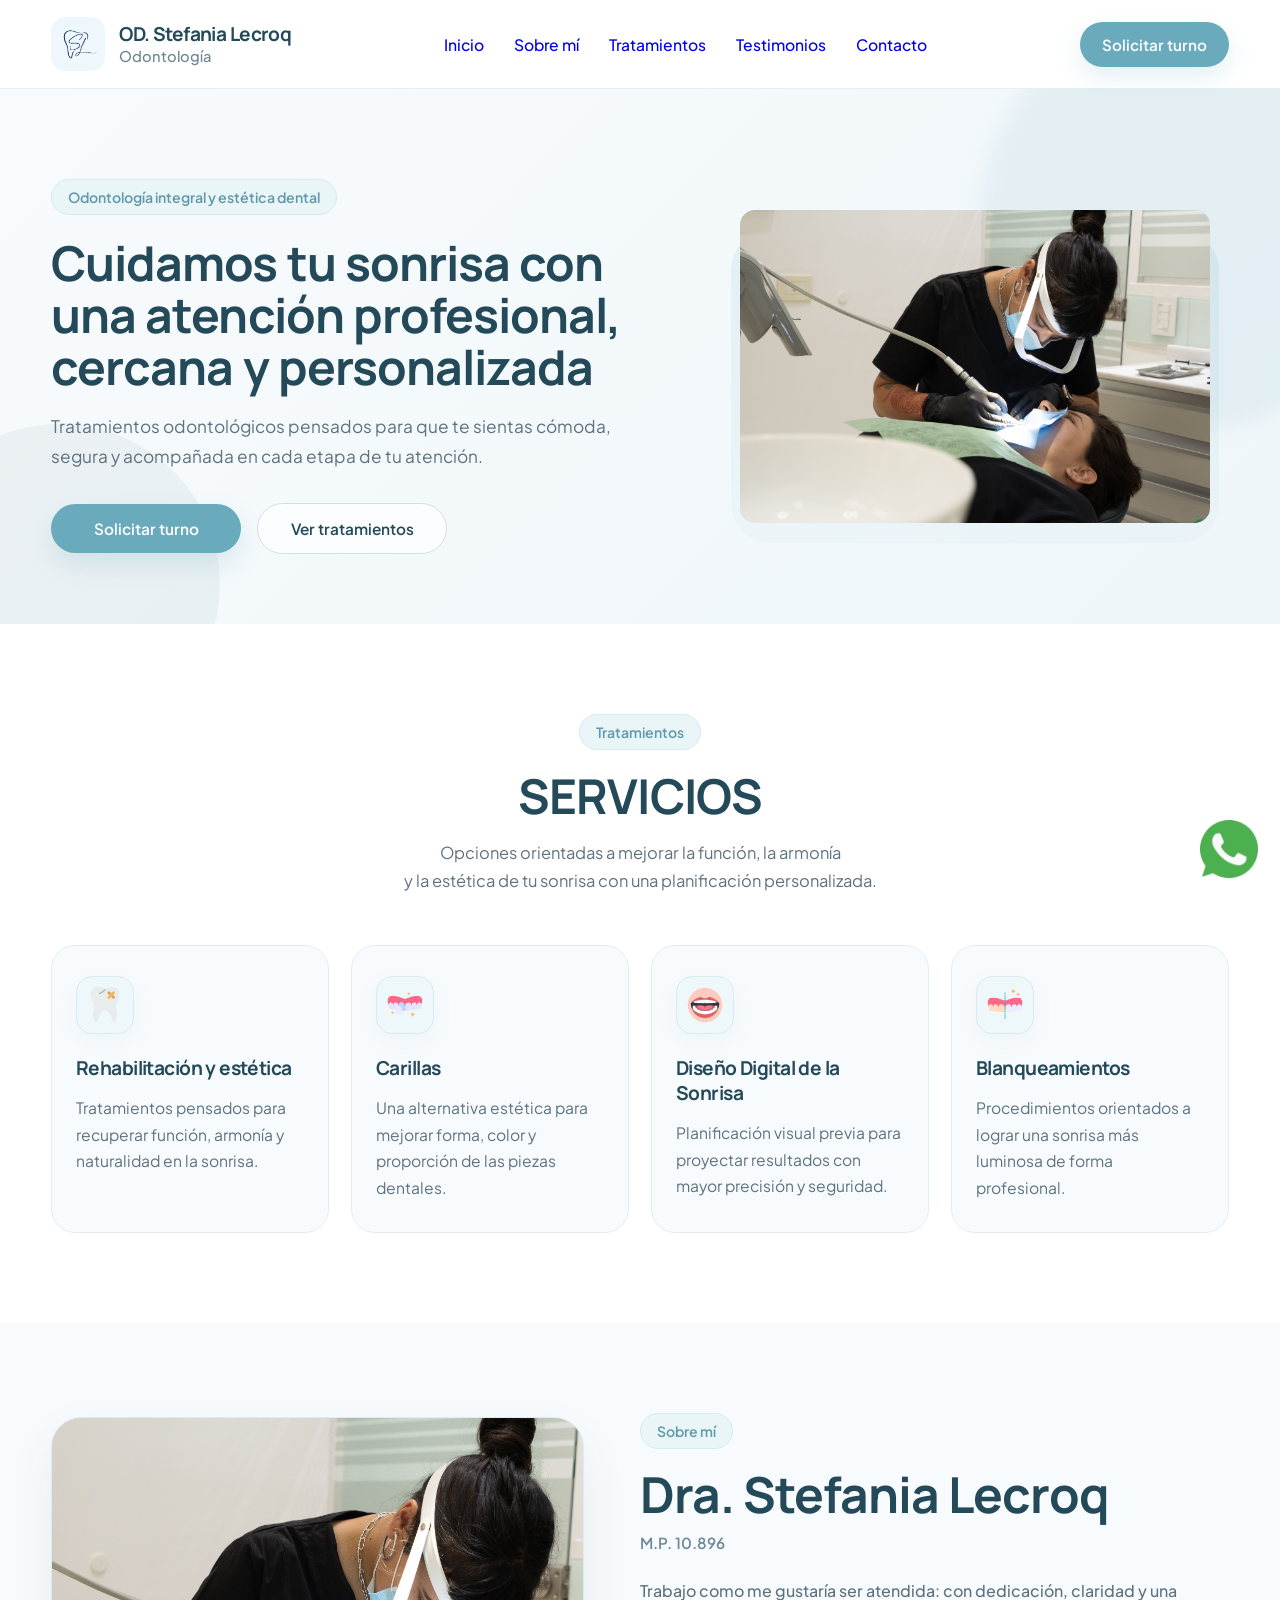
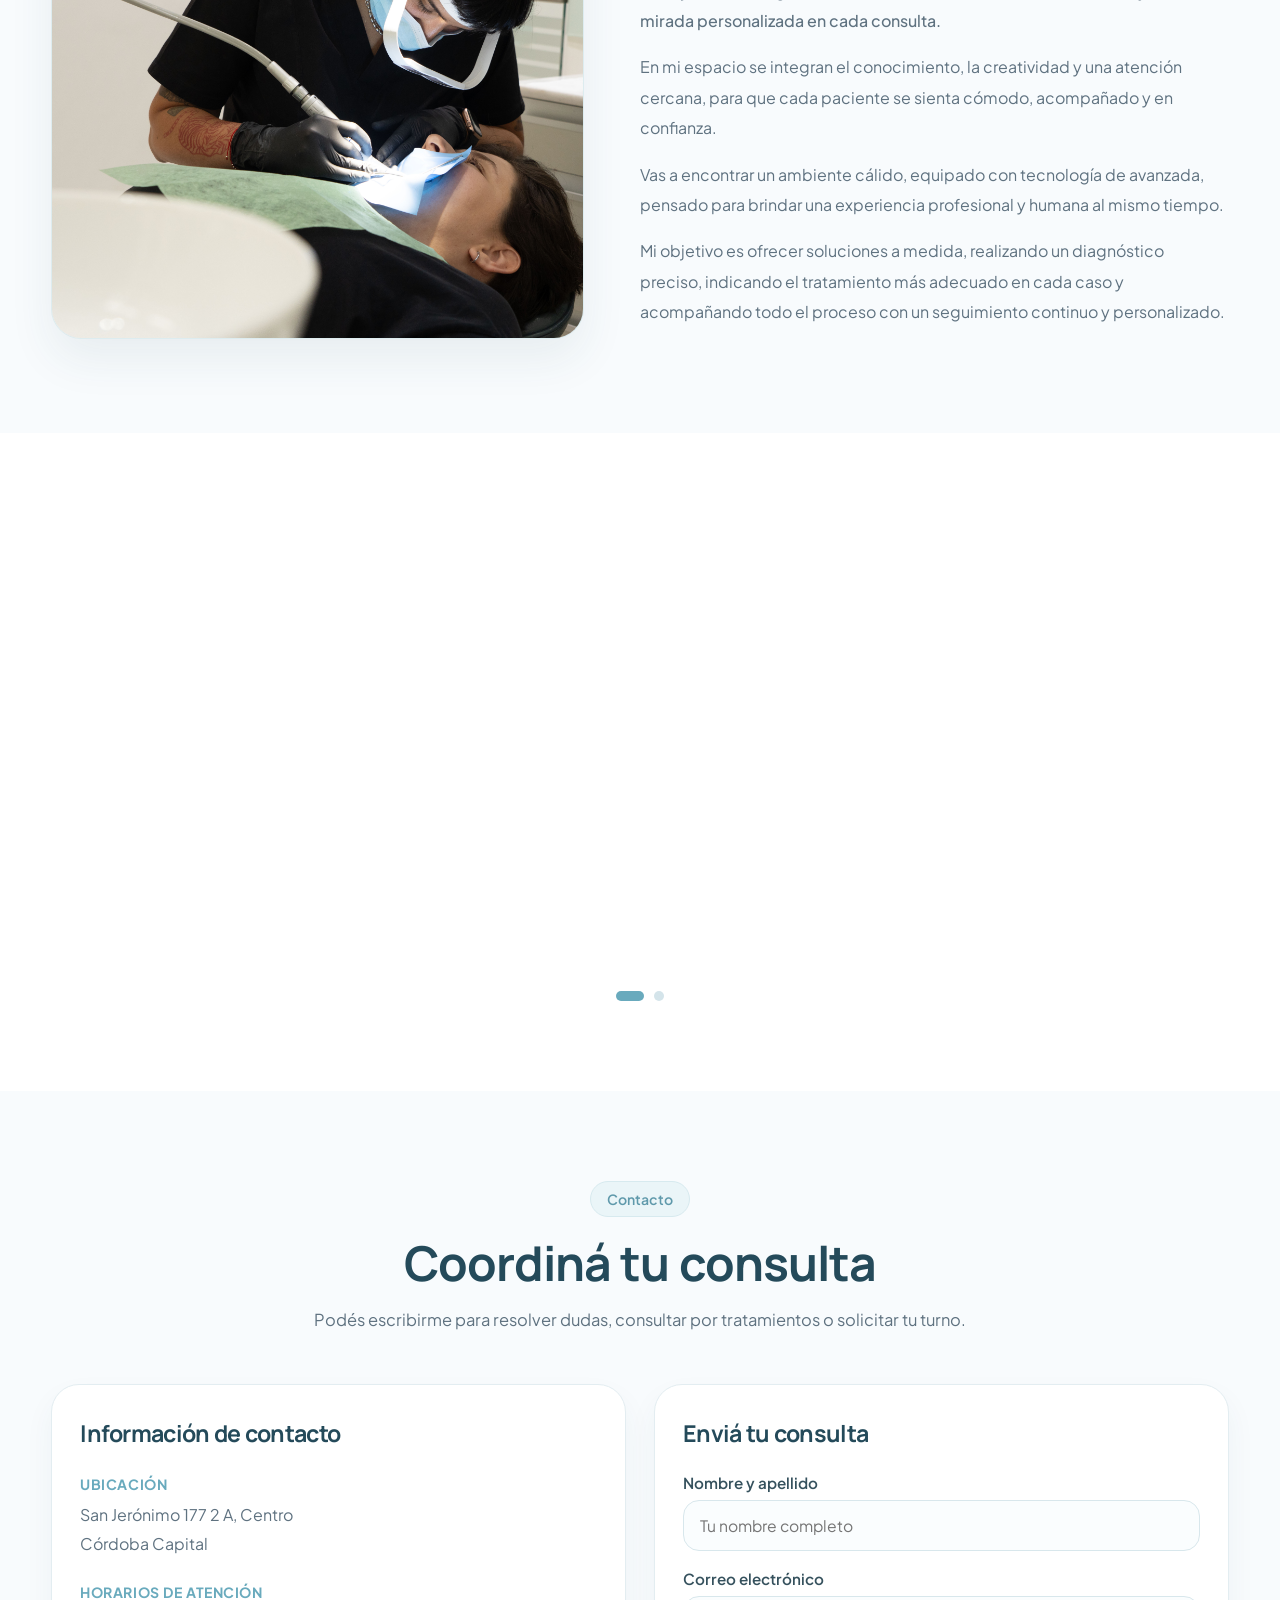
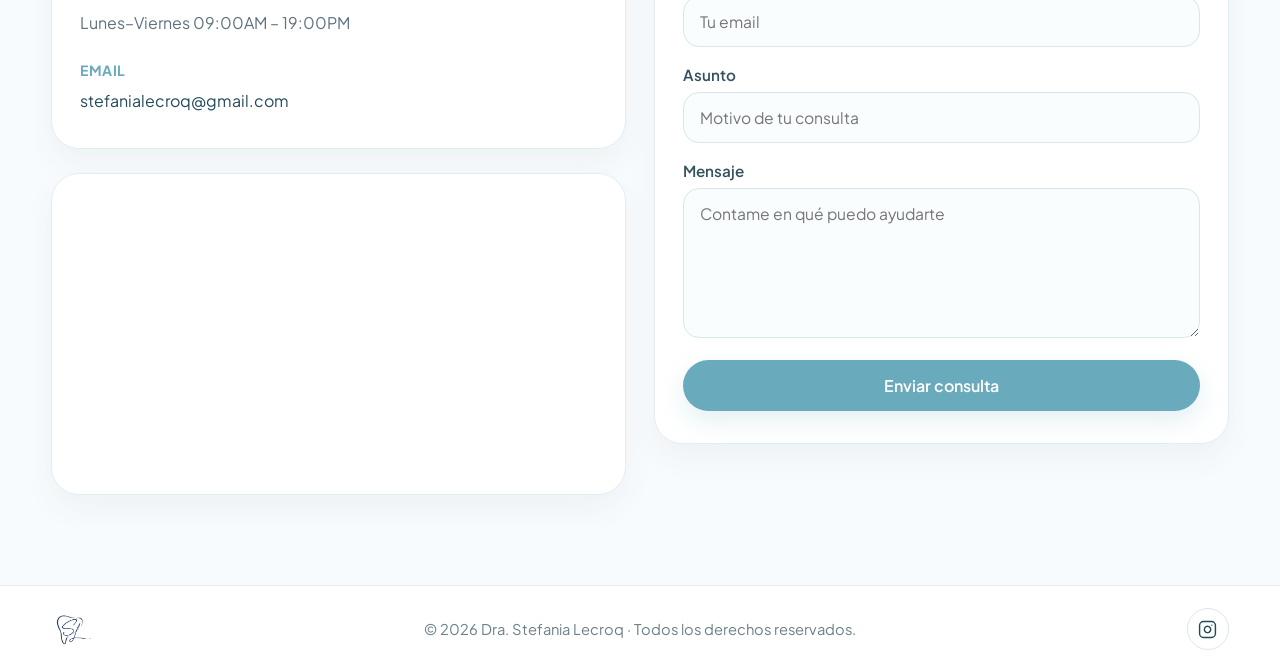
==== commit 3bd646c5: "arreglos" ====
--- a/index.html
+++ b/index.html
@@ -404,7 +404,7 @@
         </div>
 
         <div class="contact-form-wrap reveal-right">
-          <form class="contact-form">
+          <form class="contact-form" action="mail.php" method="POST">
             <h3>Enviá tu consulta</h3>
 
             <div class="form-group">
--- a/style.css
+++ b/style.css
@@ -153,7 +153,7 @@
 
 .main-nav a {
   text-decoration: none;
-  color: #35515d;
+ 
   font-size: 0.98rem;
   font-weight: 500;
   transition: color 0.25s ease;
@@ -595,7 +595,7 @@
 }
 
 .section-heading h2 {
-  font-size: clamp(1.9rem, 4vw, 3rem);
+  font-size: clamp(1.2rem, 4vw, 3rem);
   line-height: 1.15;
   font-weight: 700;
   color: #244a5a;
@@ -784,7 +784,7 @@
 }
 
 .about-content h2 {
-  font-size: clamp(2rem, 4vw, 3.1rem);
+  font-size: clamp(1.5rem, 4vw, 3.1rem);
   line-height: 1.1;
   font-weight: 700;
   color: #244a5a;
@@ -1088,6 +1088,8 @@
     height: 42px;
     font-size: 1rem;
   }
+
+  
 }
 
 
